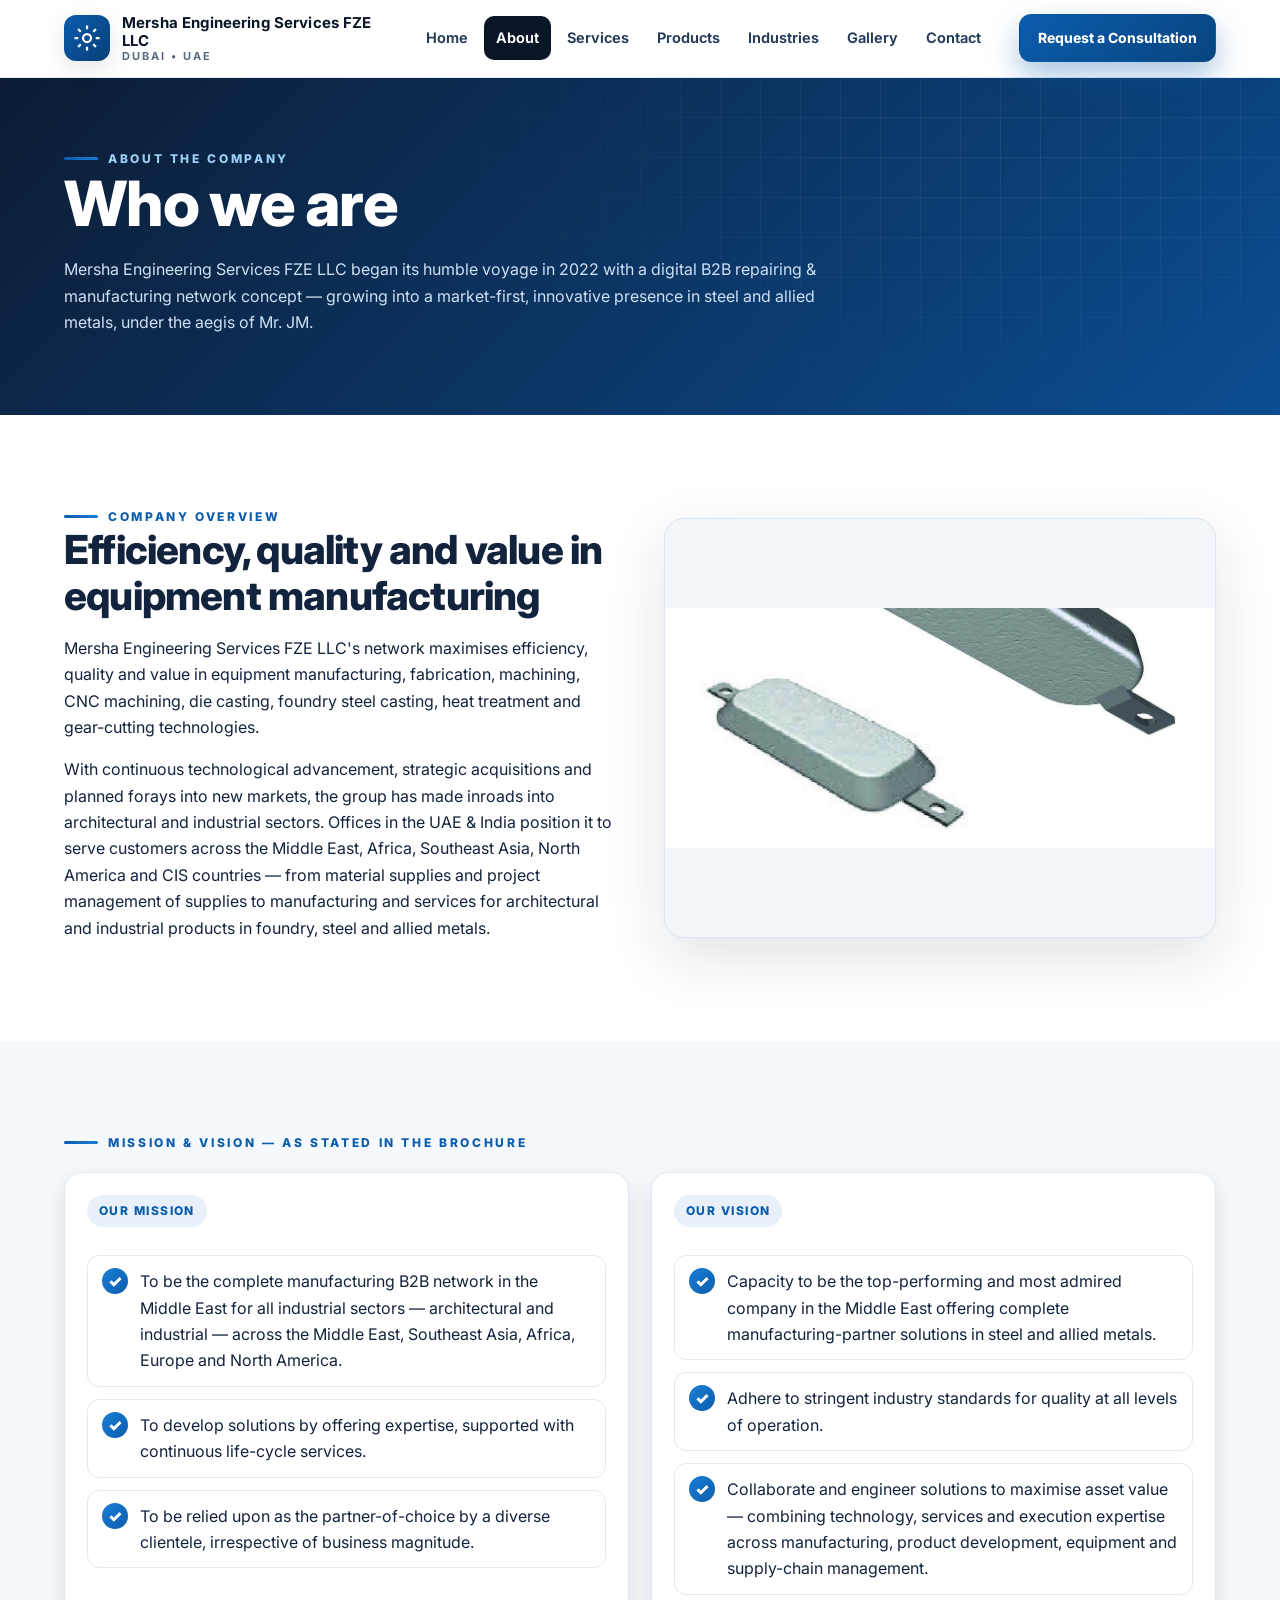
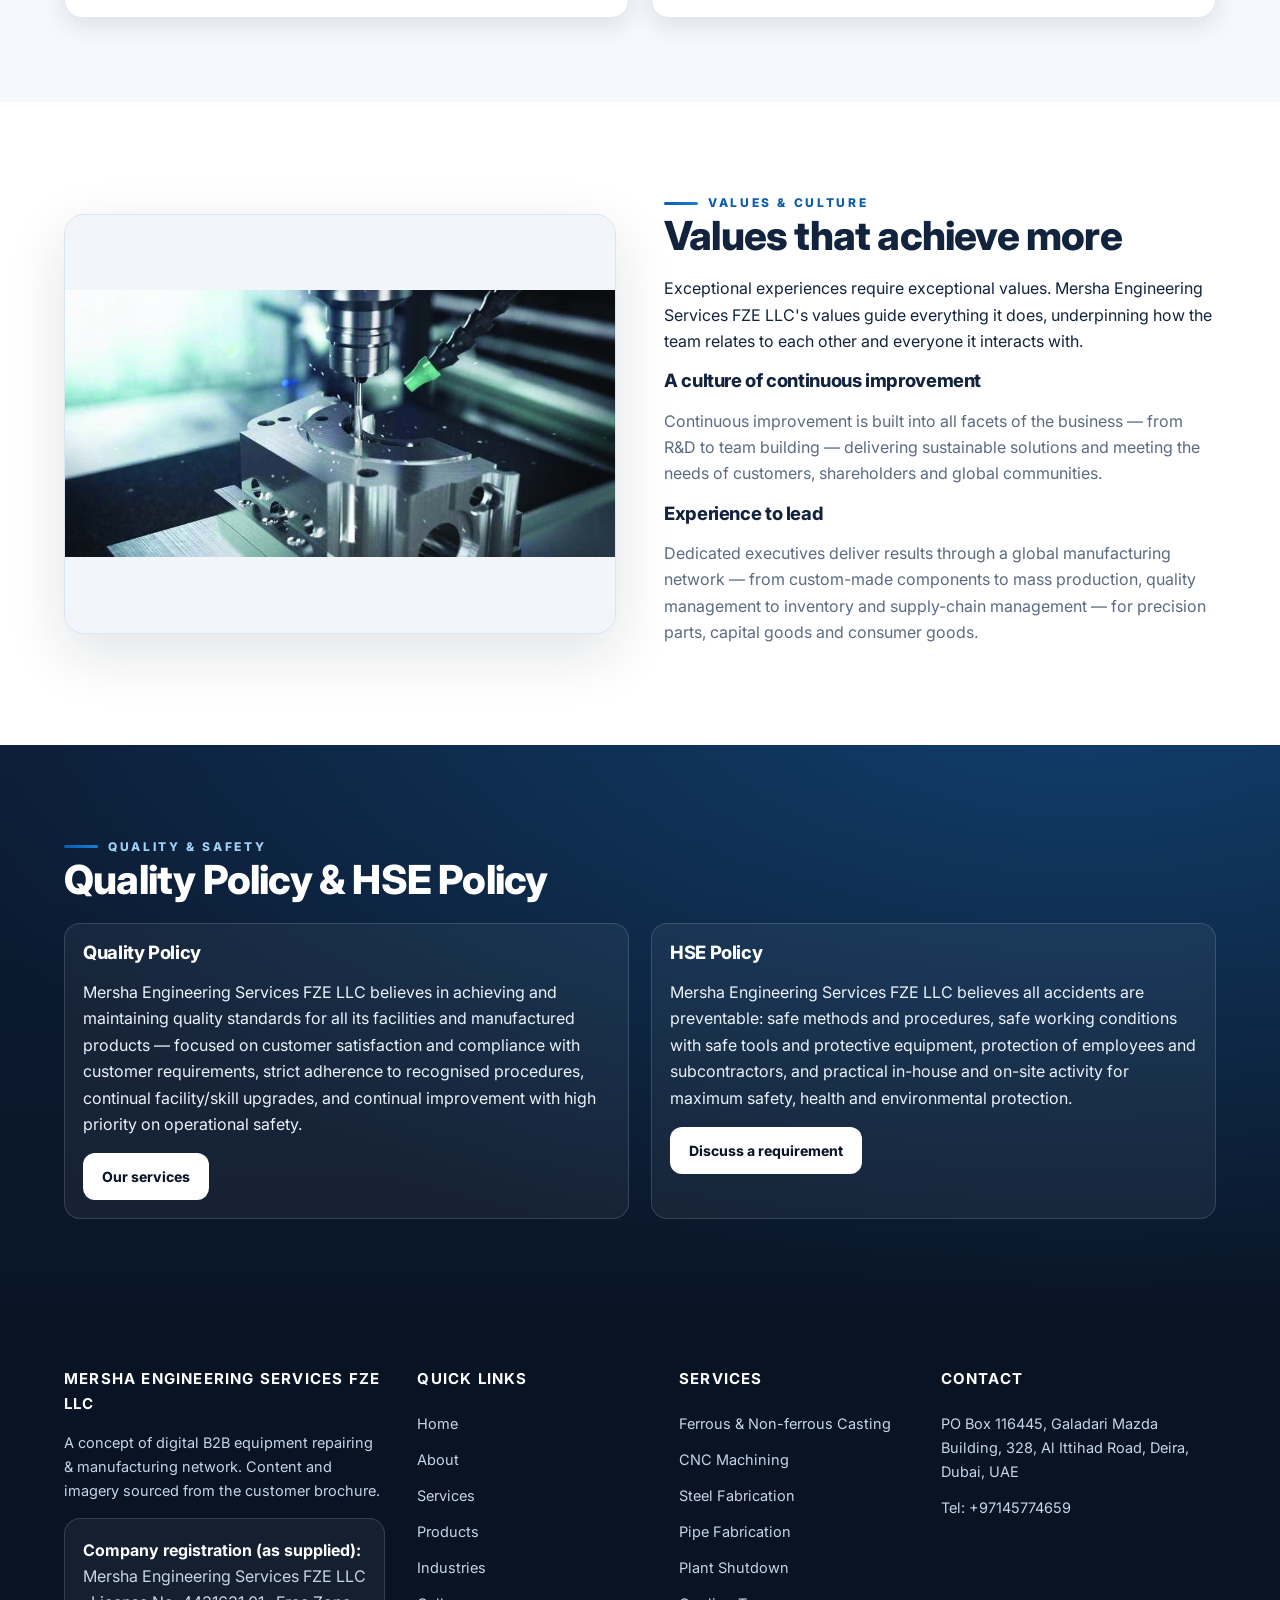
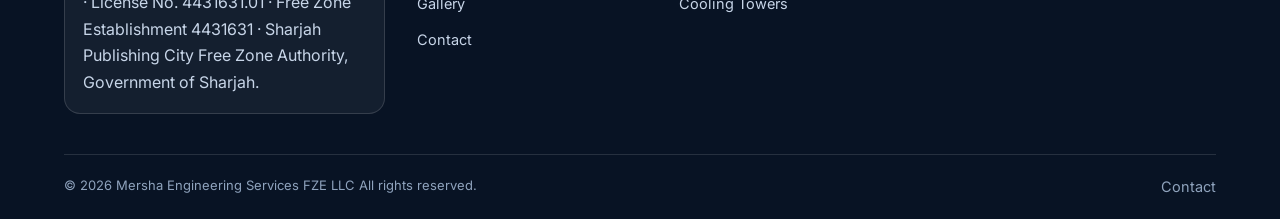
==== about.html @ dd1ee39d "Remove ISO and Flagtech references, add 4 customer workshop images, no-crop display" ====
<!DOCTYPE html>
<html lang="en">
<head>
<meta charset="UTF-8"><meta name="viewport" content="width=device-width, initial-scale=1.0">
<title>About — Mersha Engineering Services FZE LLC, Dubai UAE</title>
<meta name="description" content="About Mersha Engineering Services FZE LLC: group voyage since 2022, mission, vision, values, quality and HSE policies. Offices in UAE & India; serving Middle East, Africa, Southeast Asia, North America and CIS countries.">
<link rel="icon" href="assets/img/brand-gear-mark.jpg">
<link href="https://fonts.googleapis.com/css2?family=Inter:wght@400;600;700;800&display=swap" rel="stylesheet">
<link rel="stylesheet" href="assets/styles.css">
</head>
<body>
<header class="header"><div class="wrap header-inner">
<a class="brand" href="index.html"><span class="brand-mark"><svg viewBox="0 0 24 24" fill="none" stroke="currentColor" stroke-width="1.8"><circle cx="12" cy="12" r="3.2"/><path d="M12 2v3M12 19v3M2 12h3M19 12h3M4.9 4.9l2.1 2.1M17 17l2.1 2.1M19.1 4.9L17 7M7 17l-2.1 2.1"/></svg></span><span class="brand-name"><strong>Mersha Engineering Services FZE LLC</strong><span>DUBAI • UAE</span></span></a>
<nav class="nav-desktop"><a href="index.html">Home</a><a href="about.html" class="active">About</a><a href="services.html">Services</a><a href="products.html">Products</a><a href="industries.html">Industries</a><a href="gallery.html">Gallery</a><a href="contact.html">Contact</a></nav>
<a class="btn btn-primary btn-sm header-cta" href="contact.html">Request a Consultation</a>
<button class="menu-toggle" aria-expanded="false" aria-label="Open menu">☰</button></div>
<div class="mobile-panel"><nav><a class="mlink" href="index.html">Home</a><a class="mlink active" href="about.html">About</a><a class="mlink" href="services.html">Services</a><a class="mlink" href="products.html">Products</a><a class="mlink" href="industries.html">Industries</a><a class="mlink" href="gallery.html">Gallery</a><a class="mlink" href="contact.html">Contact</a><a class="btn btn-primary" href="contact.html">Request a Consultation</a></nav></div></header>

<div class="page-hero"><div class="wrap"><span class="eyebrow" style="color:#9fd0f5">About the company</span><h1>Who we are</h1><p>Mersha Engineering Services FZE LLC began its humble voyage in 2022 with a digital B2B repairing &amp; manufacturing network concept — growing into a market-first, innovative presence in steel and allied metals, under the aegis of Mr. JM.</p></div></div>

<section><div class="wrap">
<div class="split"><div class="reveal"><span class="eyebrow">Company overview</span><h2>Efficiency, quality and value in equipment manufacturing</h2>
<p>Mersha Engineering Services FZE LLC's network maximises efficiency, quality and value in equipment manufacturing, fabrication, machining, CNC machining, die casting, foundry steel casting, heat treatment and gear-cutting technologies.</p>
<p>With continuous technological advancement, strategic acquisitions and planned forays into new markets, the group has made inroads into architectural and industrial sectors. Offices in the UAE &amp; India position it to serve customers across the Middle East, Africa, Southeast Asia, North America and CIS countries — from material supplies and project management of supplies to manufacturing and services for architectural and industrial products in foundry, steel and allied metals.</p></div>
<div class="reveal"><img class="frame" src="assets/img/team-engineering-review.jpg" alt="Engineering review — brochure photograph" loading="lazy"></div></div>
</div></section>

<section class="section-soft"><div class="wrap">
<span class="eyebrow reveal">Mission &amp; vision — as stated in the brochure</span>
<div class="grid-2" style="margin-top:20px">
<div class="card reveal"><div class="card-body"><span class="tag">Our mission</span><ul class="checklist"><li><span class="tick">✓</span><span>To be the complete manufacturing B2B network in the Middle East for all industrial sectors — architectural and industrial — across the Middle East, Southeast Asia, Africa, Europe and North America.</span></li><li><span class="tick">✓</span><span>To develop solutions by offering expertise, supported with continuous life-cycle services.</span></li><li><span class="tick">✓</span><span>To be relied upon as the partner-of-choice by a diverse clientele, irrespective of business magnitude.</span></li></ul></div></div>
<div class="card reveal"><div class="card-body"><span class="tag">Our vision</span><ul class="checklist"><li><span class="tick">✓</span><span>Capacity to be the top-performing and most admired company in the Middle East offering complete manufacturing-partner solutions in steel and allied metals.</span></li><li><span class="tick">✓</span><span>Adhere to stringent industry standards for quality at all levels of operation.</span></li><li><span class="tick">✓</span><span>Collaborate and engineer solutions to maximise asset value — combining technology, services and execution expertise across manufacturing, product development, equipment and supply-chain management.</span></li></ul></div></div>
</div></div></section>

<section><div class="wrap">
<div class="split"><div class="reveal"><img class="frame" src="assets/img/machining-cnc-closeup.jpg" alt="Precision machining — brochure photograph" loading="lazy"></div>
<div class="reveal"><span class="eyebrow">Values &amp; culture</span><h2>Values that achieve more</h2>
<p>Exceptional experiences require exceptional values. Mersha Engineering Services FZE LLC's values guide everything it does, underpinning how the team relates to each other and everyone it interacts with.</p>
<h3>A culture of continuous improvement</h3><p class="muted">Continuous improvement is built into all facets of the business — from R&amp;D to team building — delivering sustainable solutions and meeting the needs of customers, shareholders and global communities.</p>
<h3>Experience to lead</h3><p class="muted">Dedicated executives deliver results through a global manufacturing network — from custom-made components to mass production, quality management to inventory and supply-chain management — for precision parts, capital goods and consumer goods.</p></div></div>
</div></section>

<section class="section-navy"><div class="wrap">
<span class="eyebrow reveal" style="color:#9fd0f5">Quality &amp; safety</span><h2 class="reveal">Quality Policy &amp; HSE Policy</h2>
<div class="grid-2" style="margin-top:20px">
<div class="doc-card reveal"><h3 style="color:#fff">Quality Policy</h3><p>Mersha Engineering Services FZE LLC believes in achieving and maintaining quality standards for all its facilities and manufactured products — focused on customer satisfaction and compliance with customer requirements, strict adherence to recognised procedures, continual facility/skill upgrades, and continual improvement with high priority on operational safety.</p><a class="btn btn-light btn-sm" href="services.html">Our services</a></div>
<div class="doc-card reveal"><h3 style="color:#fff">HSE Policy</h3><p>Mersha Engineering Services FZE LLC believes all accidents are preventable: safe methods and procedures, safe working conditions with safe tools and protective equipment, protection of employees and subcontractors, and practical in-house and on-site activity for maximum safety, health and environmental protection.</p><a class="btn btn-light btn-sm" href="contact.html">Discuss a requirement</a></div>
</div></div></section>

<footer class="footer"><div class="wrap"><div class="footer-grid">
<div class="footer-brand"><h4>Mersha Engineering Services FZE LLC</h4><p>A concept of digital B2B equipment repairing &amp; manufacturing network. Content and imagery sourced from the customer brochure.</p><div class="doc-card"><strong style="color:#fff">Company registration (as supplied):</strong><br>Mersha Engineering Services FZE LLC · License No. 4431631.01 · Free Zone Establishment 4431631 · Sharjah Publishing City Free Zone Authority, Government of Sharjah.</div></div>
<div><h4>Quick Links</h4><a href="index.html">Home</a><a href="about.html">About</a><a href="services.html">Services</a><a href="products.html">Products</a><a href="industries.html">Industries</a><a href="gallery.html">Gallery</a><a href="contact.html">Contact</a></div>
<div><h4>Services</h4><a href="services.html#casting">Ferrous &amp; Non-ferrous Casting</a><a href="services.html#cnc">CNC Machining</a><a href="services.html#steel">Steel Fabrication</a><a href="services.html#pipe">Pipe Fabrication</a><a href="services.html#shutdown">Plant Shutdown</a><a href="services.html#cooling">Cooling Towers</a></div>
<div><h4>Contact</h4><a href="contact.html">PO Box 116445, Galadari Mazda Building, 328, Al Ittihad Road, Deira, Dubai, UAE</a><a href="tel:+97145774659">Tel: +97145774659</a></div></div>
<div class="footer-bottom"><span>© <span id="year">2026</span> Mersha Engineering Services FZE LLC All rights reserved.</span><span><a href="contact.html" style="display:inline;color:#8fa3bd">Contact</a></span></div></div></footer>
<script src="assets/site.js"></script>
</body>
</html>
---- assets/styles.css ----
/* FLAG TECH E.R L.L.C. — Premium corporate site. Brand blues from brochure. */
:root{
  --navy:#0a1628; --navy-2:#0e1e38; --ink:#12233d;
  --blue:#0b5cad; --blue-2:#1a7fd4; --sky:#e8f1fa;
  --amber:#f5b301; --line:#e2e9f2; --muted:#5b6b82;
  --bg:#ffffff; --bg-soft:#f5f8fc; --card:#ffffff;
  --radius:18px; --radius-s:12px;
  --shadow:0 20px 60px rgba(10,22,40,.12);
  --shadow-s:0 8px 24px rgba(10,22,40,.10);
  --font:"Inter","Manrope","Plus Jakarta Sans","DM Sans",-apple-system,"Segoe UI",Roboto,Arial,sans-serif;
}
*{box-sizing:border-box}
html{scroll-behavior:smooth}
html,body{margin:0;padding:0;overflow-x:hidden}
body{font-family:var(--font);color:var(--ink);background:var(--bg);line-height:1.65;font-size:16px;-webkit-font-smoothing:antialiased;padding-top:77px}
[id]{scroll-margin-top:92px}
img{max-width:100%;height:auto;display:block}
a{color:var(--blue);text-decoration:none}
a:hover{color:var(--blue-2)}
.wrap{max-width:1200px;margin:0 auto;padding:0 24px}
.eyebrow{display:inline-flex;align-items:center;gap:10px;font-size:12px;font-weight:800;letter-spacing:.22em;text-transform:uppercase;color:var(--blue)}
.eyebrow::before{content:"";width:34px;height:3px;background:linear-gradient(90deg,var(--blue),var(--blue-2));border-radius:2px}
h1,h2,h3{line-height:1.15;margin:0 0 14px;letter-spacing:-.02em}
h1{font-size:clamp(2.2rem,5vw,3.9rem);font-weight:800}
h2{font-size:clamp(1.7rem,3.4vw,2.5rem);font-weight:800}
h3{font-size:1.15rem;font-weight:750}
.lead{font-size:clamp(1rem,1.6vw,1.2rem);color:#33475f}
.muted{color:var(--muted)}
section{padding:84px 0}
.section-soft{background:var(--bg-soft)}
.section-navy{background:radial-gradient(1200px 600px at 85% -10%,rgba(26,127,212,.35),transparent),linear-gradient(180deg,#0c1c34,#0a1628);color:#eaf2fb}
.section-navy .lead,.section-navy .muted{color:#b9c9de}
.section-navy h2,.section-navy h1{color:#fff}
/* ---------- Header (FIXED: stays visible on scroll) ---------- */
.header{position:fixed;top:0;left:0;right:0;z-index:60;background:rgba(255,255,255,.92);backdrop-filter:blur(14px);-webkit-backdrop-filter:blur(14px);border-bottom:1px solid var(--line);transition:box-shadow .3s,background .3s}
.header.scrolled{box-shadow:0 10px 30px rgba(10,22,40,.12);background:rgba(255,255,255,.97)}
.header-inner{display:flex;align-items:center;gap:18px;height:76px}
.brand{display:flex;align-items:center;gap:12px;margin-right:auto;min-width:0}
.brand-mark{width:46px;height:46px;flex:0 0 46px;border-radius:12px;background:linear-gradient(135deg,var(--blue),#083f77);display:grid;place-items:center;color:#fff;box-shadow:var(--shadow-s)}
.brand-mark svg{width:30px;height:30px}
.brand-name{line-height:1.1}
.brand-name strong{display:block;font-size:15px;letter-spacing:.01em;color:var(--navy);line-height:1.2;max-width:250px}
.brand-name span{display:block;font-size:11px;letter-spacing:.18em;color:var(--muted);font-weight:700}
.nav-desktop{display:flex;align-items:center;gap:4px}
.nav-desktop a{padding:10px 12px;border-radius:10px;color:#243b58;font-weight:650;font-size:14.5px;white-space:nowrap}
.nav-desktop a:hover{background:var(--sky);color:var(--navy)}
.nav-desktop a.active{background:var(--navy);color:#fff}
.btn{display:inline-flex;align-items:center;justify-content:center;gap:10px;padding:14px 24px;border-radius:14px;font-weight:750;font-size:15px;border:1px solid transparent;cursor:pointer;transition:transform .18s,box-shadow .18s,background .18s}
.btn:active{transform:translateY(1px)}
.btn-primary{background:linear-gradient(135deg,var(--blue),#08457f);color:#fff;box-shadow:0 14px 30px rgba(11,92,173,.35)}
.btn-primary:hover{background:linear-gradient(135deg,#0d68c2,#08457f);color:#fff;box-shadow:0 18px 38px rgba(11,92,173,.42)}
.btn-ghost{background:#fff;border-color:var(--line);color:var(--navy)}
.btn-ghost:hover{border-color:var(--blue);color:var(--blue)}
.btn-light{background:#fff;color:var(--navy)}
.btn-sm{padding:11px 18px;font-size:14px;border-radius:12px}
.header-cta{margin-left:8px}
/* Mobile top-dropdown (NOT a side drawer): drops from under the fixed header */
.menu-toggle{display:none;flex:0 0 auto;border:1px solid var(--line);background:#fff;border-radius:12px;width:48px;height:48px;cursor:pointer;font-size:22px;line-height:1;color:var(--navy);-webkit-tap-highlight-color:transparent}
.mobile-panel{overflow:hidden;max-height:0;visibility:hidden;transition:max-height .38s ease,visibility 0s .38s;background:#fff;border-bottom:1px solid transparent}
.mobile-panel.open{visibility:visible;max-height:62vh;overflow-y:auto;overscroll-behavior:contain;border-bottom-color:var(--line);box-shadow:0 30px 50px rgba(10,22,40,.16);transition:max-height .38s ease}
.mobile-panel nav{display:grid;gap:2px;padding:14px 24px 22px;max-width:1200px;margin:0 auto}
.mobile-panel a.mlink{padding:14px 12px;border-radius:12px;font-weight:750;font-size:17px;color:var(--navy);border:1px solid transparent}
.mobile-panel a.mlink:hover,.mobile-panel a.mlink.active{background:var(--sky)}
.mobile-panel .btn{margin:8px 0 0}
/* ---------- Hero ---------- */
.hero{position:relative;padding:70px 0 60px;background:linear-gradient(180deg,#f2f7fd,#fff);overflow:hidden}
.hero::before{content:"";position:absolute;inset:0;background-image:linear-gradient(rgba(11,92,173,.08) 1px,transparent 1px),linear-gradient(90deg,rgba(11,92,173,.08) 1px,transparent 1px);background-size:44px 44px;mask-image:radial-gradient(700px 420px at 20% 20%,#000,transparent)}
.hero-grid{position:relative;display:grid;grid-template-columns:1.05fr .95fr;gap:48px;align-items:center}
.hero-copy p{color:#33475f}
.hero-actions{display:flex;gap:14px;flex-wrap:wrap;margin-top:26px}
.hero-badges{display:flex;gap:10px;flex-wrap:wrap;margin-top:22px}
.chip{display:inline-flex;align-items:center;gap:8px;background:#fff;border:1px solid var(--line);border-radius:999px;padding:8px 14px;font-size:13px;font-weight:700;color:#28405e;box-shadow:var(--shadow-s)}
.chip i{width:8px;height:8px;border-radius:50%;background:var(--blue-2)}
.hero-media{position:relative}
.hero-frame{border-radius:22px;overflow:hidden;box-shadow:var(--shadow);border:1px solid #dbe6f3;background:#0a1628}
.hero-frame img{width:100%;height:480px;object-fit:contain;background:#0a1628}
.hero-card{position:absolute;left:-24px;bottom:26px;background:rgba(255,255,255,.96);border:1px solid var(--line);border-radius:16px;padding:14px 16px;box-shadow:var(--shadow);max-width:320px}
.hero-card strong{display:block;color:var(--navy)}
.hero-card span{font-size:13px;color:var(--muted)}
.hero-strip{display:grid;grid-template-columns:repeat(4,1fr);gap:14px;margin-top:34px;position:relative}
.mini{background:#fff;border:1px solid var(--line);border-radius:14px;padding:14px;box-shadow:var(--shadow-s)}
.mini strong{display:block;font-size:20px;color:var(--navy)}
.mini span{font-size:13px;color:var(--muted)}
/* ---------- Cards / grids ---------- */
.grid-3{display:grid;grid-template-columns:repeat(3,1fr);gap:22px}
.grid-2{display:grid;grid-template-columns:repeat(2,1fr);gap:22px}
.grid-4{display:grid;grid-template-columns:repeat(4,1fr);gap:18px}
.card{background:var(--card);border:1px solid var(--line);border-radius:var(--radius);overflow:hidden;box-shadow:var(--shadow-s);transition:transform .22s,box-shadow .22s;display:flex;flex-direction:column}
.card:hover{transform:translateY(-5px);box-shadow:var(--shadow)}
.card img.cover{width:100%;height:220px;object-fit:contain;background:#f2f6fb;padding:0}
.card img.contain{width:100%;height:220px;object-fit:contain;background:#f2f6fb;padding:12px}
.card-body{padding:22px;display:flex;flex-direction:column;gap:10px;flex:1}
.card-body p{margin:0;color:#3c5069;font-size:15px}
.tag{align-self:flex-start;font-size:12px;font-weight:800;letter-spacing:.12em;text-transform:uppercase;color:var(--blue);background:var(--sky);border-radius:999px;padding:6px 12px}
.split{display:grid;grid-template-columns:1fr 1fr;gap:48px;align-items:center}
.split img.frame{border-radius:20px;box-shadow:var(--shadow);border:1px solid #dbe6f3;width:100%;height:420px;object-fit:contain;background:#f2f6fb}
.checklist{list-style:none;margin:18px 0 0;padding:0;display:grid;gap:12px}
.checklist li{display:flex;gap:12px;align-items:flex-start;background:#fff;border:1px solid var(--line);border-radius:12px;padding:12px 14px}
.section-navy .checklist li{background:rgba(255,255,255,.06);border-color:rgba(255,255,255,.14)}
.tick{flex:0 0 26px;width:26px;height:26px;border-radius:50%;background:linear-gradient(135deg,var(--blue-2),var(--blue));color:#fff;display:grid;place-items:center;font-weight:900}
/* alternating service rows */
.alt-row{display:grid;grid-template-columns:1fr 1fr;gap:44px;align-items:center;padding:34px 0;border-bottom:1px dashed var(--line)}
.alt-row:last-child{border-bottom:0}
.alt-row img{width:100%;height:360px;object-fit:contain;background:#f2f6fb;border-radius:20px;box-shadow:var(--shadow);border:1px solid #dbe6f3}
.alt-row:nth-child(even) .alt-media{order:2}
.kv{display:grid;grid-template-columns:repeat(3,1fr);gap:14px;margin-top:18px}
.kv div{background:var(--bg-soft);border:1px solid var(--line);border-radius:12px;padding:12px 14px;font-size:14px}
/* customer-supplied image strips */
.thumb-strip{display:grid;grid-template-columns:repeat(auto-fill,minmax(150px,1fr));gap:12px;margin-top:18px}
.thumb-strip a{display:block;border:1px solid var(--line);border-radius:12px;overflow:hidden;background:#fff;box-shadow:var(--shadow-s);transition:transform .2s}
.thumb-strip a:hover{transform:translateY(-3px)}
.thumb-strip img{width:100%;height:120px;object-fit:contain;background:#fff}
.thumb-strip figure{margin:0}
.thumb-strip figcaption{font-size:12px;color:var(--muted);padding:6px 10px 8px;font-weight:600}
.thumb-strip.wide{grid-template-columns:1fr}
.thumb-strip.wide img{height:230px}
.strip-note{font-size:13px;color:var(--muted);margin:16px 0 -6px;font-weight:600}
/* gallery */
.filters{display:flex;gap:10px;flex-wrap:wrap;margin:22px 0}
.filters button{border:1px solid var(--line);background:#fff;padding:10px 16px;border-radius:999px;font-weight:700;cursor:pointer;font-size:14px;color:#28405e}
.filters button.active{background:var(--navy);color:#fff;border-color:var(--navy)}
.gallery{display:grid;grid-template-columns:repeat(3,1fr);gap:16px}
.g-item{position:relative;border-radius:16px;overflow:hidden;border:1px solid var(--line);background:#fff;cursor:zoom-in;box-shadow:var(--shadow-s)}
.g-item img{width:100%;height:260px;object-fit:contain;background:#fff}
.g-item:hover{box-shadow:var(--shadow)}
.g-item figcaption{padding:10px 14px 12px;background:#fff;color:var(--ink);font-size:13px;font-weight:650;border-top:1px solid var(--line)}
/* lightbox */
.lightbox{position:fixed;inset:0;background:rgba(5,12,24,.88);display:none;place-items:center;z-index:100;padding:24px}
.lightbox.open{display:grid}
.lightbox img{max-width:min(1000px,92vw);max-height:80vh;border-radius:14px;box-shadow:var(--shadow);object-fit:contain;background:#fff}
.lightbox .close{position:absolute;top:18px;right:22px;background:#fff;border:0;border-radius:12px;width:48px;height:48px;font-size:22px;cursor:pointer}
/* forms */
.form-card{background:#fff;border:1px solid var(--line);border-radius:20px;box-shadow:var(--shadow);padding:30px}
.field{display:grid;gap:6px;margin-bottom:16px}
.field label{font-weight:700;font-size:14px;color:var(--navy)}
.field input,.field select,.field textarea{border:1px solid #cbd8e8;border-radius:12px;padding:13px 14px;font:inherit;background:#fbfdff;width:100%}
.field input:focus,.field select:focus,.field textarea:focus{outline:2px solid rgba(26,127,212,.4);border-color:var(--blue-2)}
.field .err{font-size:13px;color:#b42318;display:none}
.field.invalid .err{display:block}
.field.invalid input,.field.invalid textarea,.field.invalid select{border-color:#b42318}
.form-note{font-size:13px;color:var(--muted)}
.contact-list{display:grid;gap:14px;margin-top:18px}
.contact-list a,.contact-list div.c{background:#fff;border:1px solid var(--line);border-radius:14px;padding:14px 16px;box-shadow:var(--shadow-s);color:var(--ink)}
.contact-list strong{display:block;color:var(--navy);font-size:14px;letter-spacing:.06em;text-transform:uppercase}
/* footer */
.footer{background:#081324;color:#c7d5e8;padding:64px 0 0;margin-top:0}
.footer-grid{display:grid;grid-template-columns:1.4fr 1fr 1fr 1.2fr;gap:32px}
.footer h4{color:#fff;margin:0 0 14px;font-size:15px;letter-spacing:.08em;text-transform:uppercase}
.footer a{color:#c7d5e8;display:block;padding:6px 0;font-size:14.5px}
.footer a:hover{color:#fff}
.footer-brand p{font-size:14.5px}
.footer-bottom{border-top:1px solid rgba(255,255,255,.12);margin-top:40px;padding:20px 0;display:flex;gap:16px;flex-wrap:wrap;justify-content:space-between;font-size:13px;color:#8fa3bd}
.doc-card{background:rgba(255,255,255,.05);border:1px solid rgba(255,255,255,.14);border-radius:16px;padding:18px}
/* page hero */
.page-hero{background:linear-gradient(135deg,#0c1c34,#0b5cad 130%);color:#fff;padding:64px 0;position:relative;overflow:hidden}
.page-hero::after{content:"";position:absolute;inset:0;background-image:linear-gradient(rgba(255,255,255,.07) 1px,transparent 1px),linear-gradient(90deg,rgba(255,255,255,.07) 1px,transparent 1px);background-size:40px 40px;mask-image:radial-gradient(600px 300px at 80% 20%,#000,transparent)}
.page-hero .wrap{position:relative}
.page-hero p{color:#cfe1f5;max-width:760px}
/* reveal */
.reveal{opacity:0;transform:translateY(22px);transition:opacity .6s ease,transform .6s ease}
.reveal.visible{opacity:1;transform:none}
/* tables */
.spec{width:100%;border-collapse:collapse;font-size:14.5px;background:#fff;border:1px solid var(--line);border-radius:12px;overflow:hidden}
.spec th,.spec td{text-align:left;padding:12px 14px;border-bottom:1px solid var(--line)}
.spec th{background:var(--navy);color:#fff}
/* responsive */
@media(max-width:1020px){
  .nav-desktop,.header-cta{display:none}
  .menu-toggle{display:block}
  .hero-grid,.split,.alt-row{grid-template-columns:1fr}
  .alt-row:nth-child(even) .alt-media{order:0}
  .grid-3,.grid-2{grid-template-columns:1fr 1fr}
  .grid-4{grid-template-columns:1fr 1fr}
  .gallery{grid-template-columns:1fr 1fr}
  .footer-grid{grid-template-columns:1fr 1fr}
  .hero-frame img{height:340px}
  .hero-card{left:12px}
  .hero-strip{grid-template-columns:1fr 1fr}
}
@media(max-width:640px){
  body{padding-top:69px}
  section{padding:60px 0}
  .grid-3,.grid-2,.grid-4,.gallery{grid-template-columns:1fr}
  .footer-grid{grid-template-columns:1fr}
  .split img.frame,.alt-row img{height:260px}
  .header-inner{height:68px;gap:10px}
  .brand{gap:9px}
  .brand-mark{width:40px;height:40px;flex-basis:40px}
  .brand-name strong{font-size:11.5px;letter-spacing:0;max-width:178px}
  .brand-name span{font-size:9.5px;letter-spacing:.12em}
  .menu-toggle{width:46px;height:46px}
  .mobile-panel nav{padding:10px 20px 16px}
  .mobile-panel a.mlink{padding:11px 12px;font-size:16px}
  .mobile-panel .btn{padding:13px 18px}
  .g-item img{height:220px}
  .hero-frame img{height:280px}
  .hero-card{left:12px;right:12px;max-width:none;bottom:14px;padding:12px 14px}
  .hero-strip{grid-template-columns:1fr 1fr;gap:10px}
  .mini{padding:12px}
  .mini strong{font-size:17px}
  .kv{grid-template-columns:1fr}
  .btn{padding:14px 20px}
  .hero-actions .btn{flex:1 1 100%}
  .spec{display:block;overflow-x:auto;-webkit-overflow-scrolling:touch}
  .spec th,.spec td{padding:10px 12px;font-size:13.5px}
  .form-card{padding:22px 18px}
  .footer-bottom{flex-direction:column;gap:8px}
}
@media(max-width:380px){
  .brand-name strong{font-size:11px;max-width:160px}
  .hero-strip{grid-template-columns:1fr}
  h1{font-size:1.9rem}
}
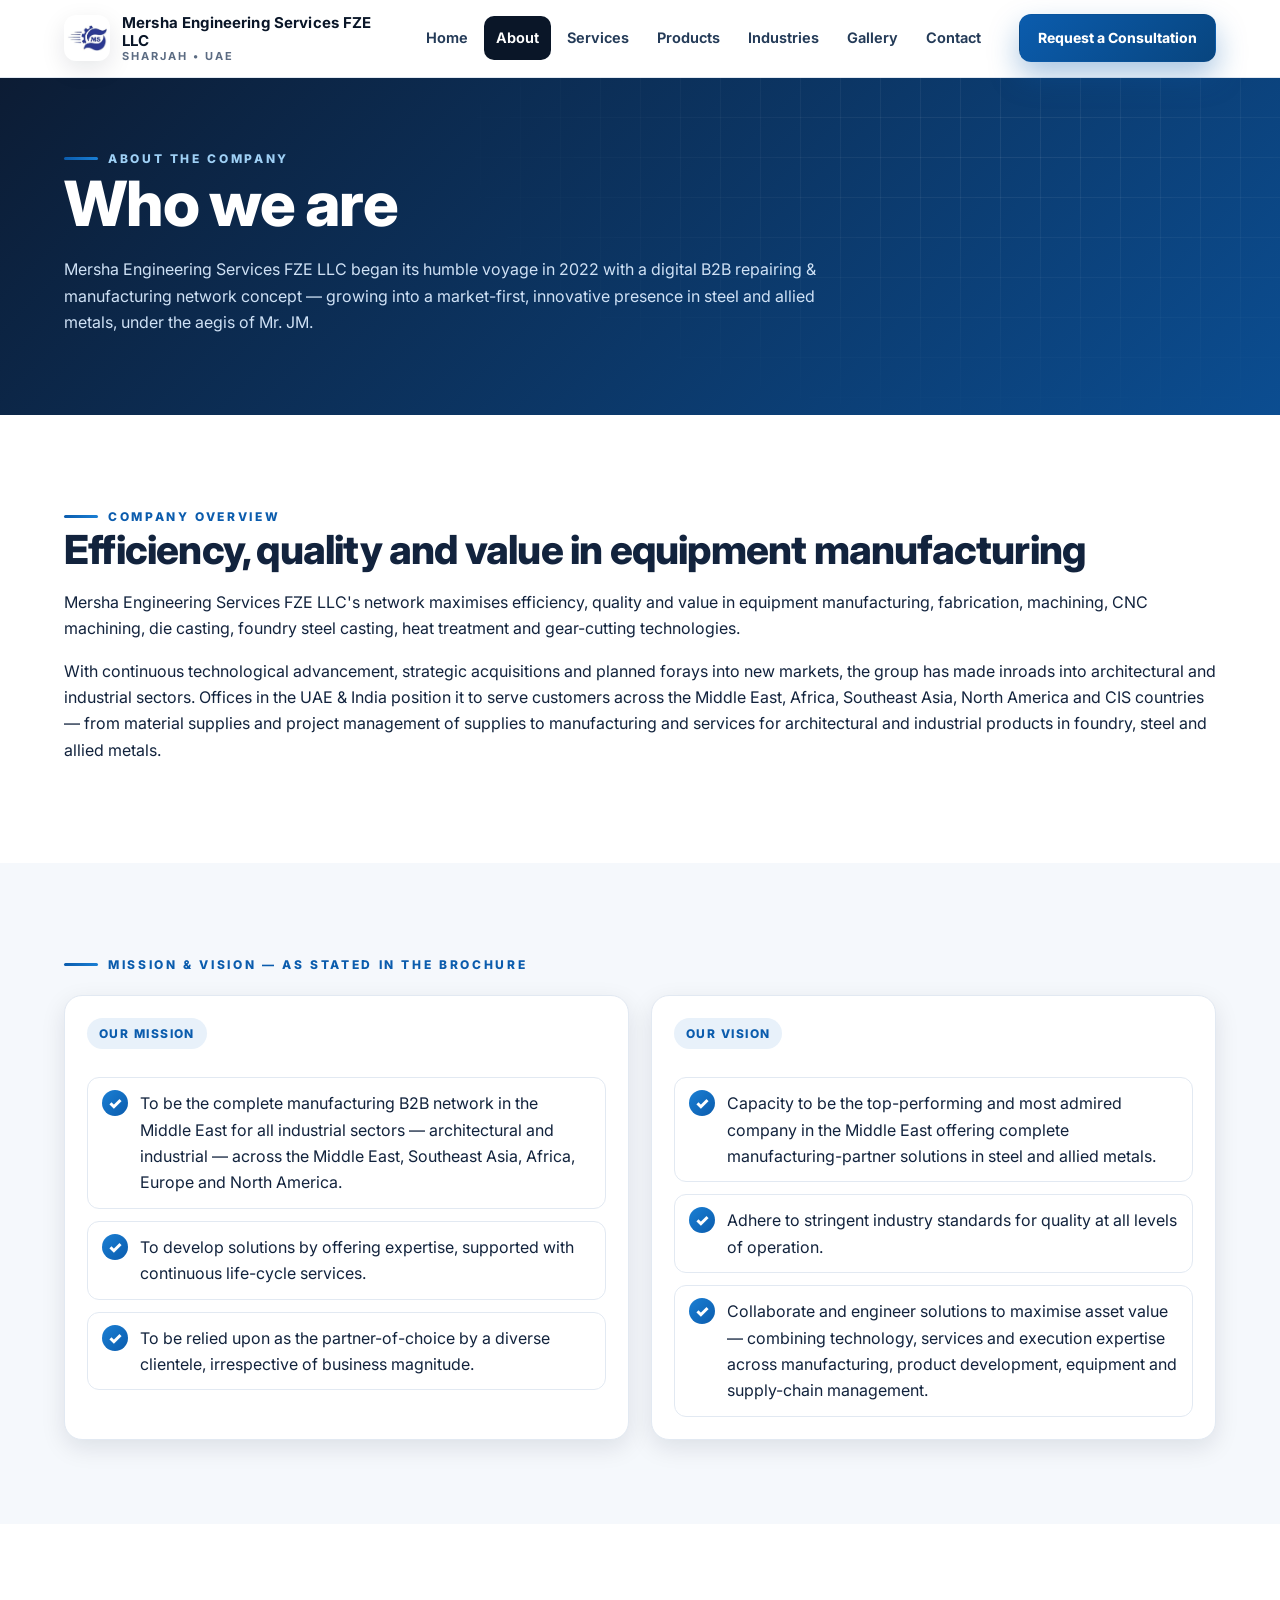
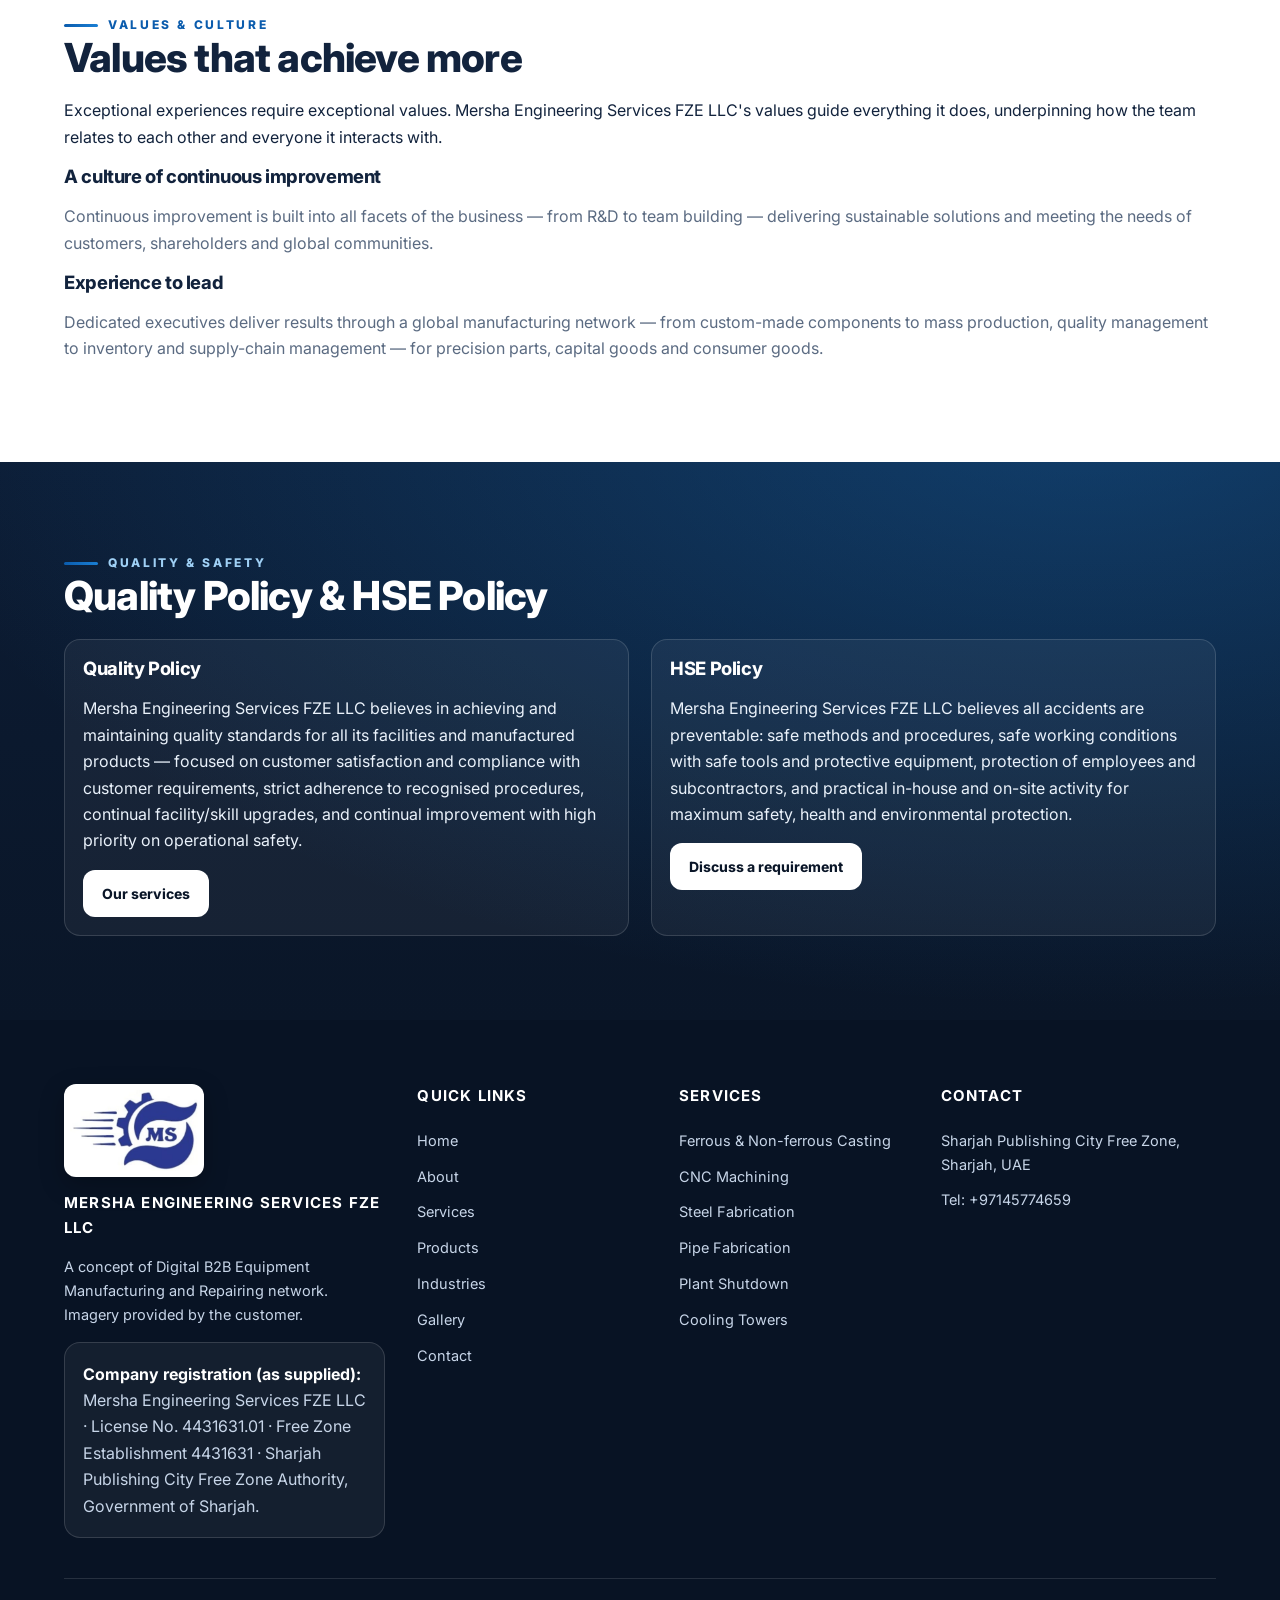
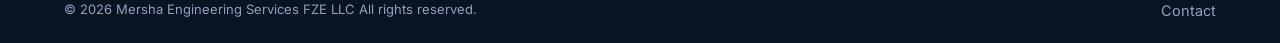
==== commit d61fee70: "Customer changes: CNC hero wallpaper, Sharjah address, remove brochure pics, Laser Cutting, one-pic-" ====
--- a/about.html
+++ b/about.html
@@ -2,15 +2,15 @@
 <html lang="en">
 <head>
 <meta charset="UTF-8"><meta name="viewport" content="width=device-width, initial-scale=1.0">
-<title>About — Mersha Engineering Services FZE LLC, Dubai UAE</title>
+<title>About — Mersha Engineering Services FZE LLC, Sharjah UAE</title>
 <meta name="description" content="About Mersha Engineering Services FZE LLC: group voyage since 2022, mission, vision, values, quality and HSE policies. Offices in UAE & India; serving Middle East, Africa, Southeast Asia, North America and CIS countries.">
-<link rel="icon" href="assets/img/brand-gear-mark.jpg">
+<link rel="icon" href="assets/img/company-logo.jpeg">
 <link href="https://fonts.googleapis.com/css2?family=Inter:wght@400;600;700;800&display=swap" rel="stylesheet">
 <link rel="stylesheet" href="assets/styles.css">
 </head>
 <body>
 <header class="header"><div class="wrap header-inner">
-<a class="brand" href="index.html"><span class="brand-mark"><svg viewBox="0 0 24 24" fill="none" stroke="currentColor" stroke-width="1.8"><circle cx="12" cy="12" r="3.2"/><path d="M12 2v3M12 19v3M2 12h3M19 12h3M4.9 4.9l2.1 2.1M17 17l2.1 2.1M19.1 4.9L17 7M7 17l-2.1 2.1"/></svg></span><span class="brand-name"><strong>Mersha Engineering Services FZE LLC</strong><span>DUBAI • UAE</span></span></a>
+<a class="brand" href="index.html"><span class="brand-mark brand-logo"><img src="assets/img/company-logo.jpeg" alt="Mersha Engineering Services FZE LLC logo"></span><span class="brand-name"><strong>Mersha Engineering Services FZE LLC</strong><span>SHARJAH • UAE</span></span></a>
 <nav class="nav-desktop"><a href="index.html">Home</a><a href="about.html" class="active">About</a><a href="services.html">Services</a><a href="products.html">Products</a><a href="industries.html">Industries</a><a href="gallery.html">Gallery</a><a href="contact.html">Contact</a></nav>
 <a class="btn btn-primary btn-sm header-cta" href="contact.html">Request a Consultation</a>
 <button class="menu-toggle" aria-expanded="false" aria-label="Open menu">☰</button></div>
@@ -19,10 +19,10 @@
 <div class="page-hero"><div class="wrap"><span class="eyebrow" style="color:#9fd0f5">About the company</span><h1>Who we are</h1><p>Mersha Engineering Services FZE LLC began its humble voyage in 2022 with a digital B2B repairing &amp; manufacturing network concept — growing into a market-first, innovative presence in steel and allied metals, under the aegis of Mr. JM.</p></div></div>
 
 <section><div class="wrap">
-<div class="split"><div class="reveal"><span class="eyebrow">Company overview</span><h2>Efficiency, quality and value in equipment manufacturing</h2>
+<div><div class="reveal"><span class="eyebrow">Company overview</span><h2>Efficiency, quality and value in equipment manufacturing</h2>
 <p>Mersha Engineering Services FZE LLC's network maximises efficiency, quality and value in equipment manufacturing, fabrication, machining, CNC machining, die casting, foundry steel casting, heat treatment and gear-cutting technologies.</p>
 <p>With continuous technological advancement, strategic acquisitions and planned forays into new markets, the group has made inroads into architectural and industrial sectors. Offices in the UAE &amp; India position it to serve customers across the Middle East, Africa, Southeast Asia, North America and CIS countries — from material supplies and project management of supplies to manufacturing and services for architectural and industrial products in foundry, steel and allied metals.</p></div>
-<div class="reveal"><img class="frame" src="assets/img/team-engineering-review.jpg" alt="Engineering review — brochure photograph" loading="lazy"></div></div>
+</div>
 </div></section>
 
 <section class="section-soft"><div class="wrap">
@@ -33,8 +33,7 @@
 </div></div></section>
 
 <section><div class="wrap">
-<div class="split"><div class="reveal"><img class="frame" src="assets/img/machining-cnc-closeup.jpg" alt="Precision machining — brochure photograph" loading="lazy"></div>
-<div class="reveal"><span class="eyebrow">Values &amp; culture</span><h2>Values that achieve more</h2>
+<div><div class="reveal"><span class="eyebrow">Values &amp; culture</span><h2>Values that achieve more</h2>
 <p>Exceptional experiences require exceptional values. Mersha Engineering Services FZE LLC's values guide everything it does, underpinning how the team relates to each other and everyone it interacts with.</p>
 <h3>A culture of continuous improvement</h3><p class="muted">Continuous improvement is built into all facets of the business — from R&amp;D to team building — delivering sustainable solutions and meeting the needs of customers, shareholders and global communities.</p>
 <h3>Experience to lead</h3><p class="muted">Dedicated executives deliver results through a global manufacturing network — from custom-made components to mass production, quality management to inventory and supply-chain management — for precision parts, capital goods and consumer goods.</p></div></div>
@@ -48,10 +47,10 @@
 </div></div></section>
 
 <footer class="footer"><div class="wrap"><div class="footer-grid">
-<div class="footer-brand"><h4>Mersha Engineering Services FZE LLC</h4><p>A concept of digital B2B equipment repairing &amp; manufacturing network. Content and imagery sourced from the customer brochure.</p><div class="doc-card"><strong style="color:#fff">Company registration (as supplied):</strong><br>Mersha Engineering Services FZE LLC · License No. 4431631.01 · Free Zone Establishment 4431631 · Sharjah Publishing City Free Zone Authority, Government of Sharjah.</div></div>
+<div class="footer-brand"><img src="assets/img/company-logo.jpeg" alt="Mersha Engineering Services FZE LLC logo" class="footer-logo"><h4>Mersha Engineering Services FZE LLC</h4><p>A concept of Digital B2B Equipment Manufacturing and Repairing network. Imagery provided by the customer.</p><div class="doc-card"><strong style="color:#fff">Company registration (as supplied):</strong><br>Mersha Engineering Services FZE LLC · License No. 4431631.01 · Free Zone Establishment 4431631 · Sharjah Publishing City Free Zone Authority, Government of Sharjah.</div></div>
 <div><h4>Quick Links</h4><a href="index.html">Home</a><a href="about.html">About</a><a href="services.html">Services</a><a href="products.html">Products</a><a href="industries.html">Industries</a><a href="gallery.html">Gallery</a><a href="contact.html">Contact</a></div>
 <div><h4>Services</h4><a href="services.html#casting">Ferrous &amp; Non-ferrous Casting</a><a href="services.html#cnc">CNC Machining</a><a href="services.html#steel">Steel Fabrication</a><a href="services.html#pipe">Pipe Fabrication</a><a href="services.html#shutdown">Plant Shutdown</a><a href="services.html#cooling">Cooling Towers</a></div>
-<div><h4>Contact</h4><a href="contact.html">PO Box 116445, Galadari Mazda Building, 328, Al Ittihad Road, Deira, Dubai, UAE</a><a href="tel:+97145774659">Tel: +97145774659</a></div></div>
+<div><h4>Contact</h4><a href="contact.html">Sharjah Publishing City Free Zone, Sharjah, UAE</a><a href="tel:+97145774659">Tel: +97145774659</a></div></div>
 <div class="footer-bottom"><span>© <span id="year">2026</span> Mersha Engineering Services FZE LLC All rights reserved.</span><span><a href="contact.html" style="display:inline;color:#8fa3bd">Contact</a></span></div></div></footer>
 <script src="assets/site.js"></script>
 </body>
--- a/assets/styles.css
+++ b/assets/styles.css
@@ -211,3 +211,12 @@
   .hero-strip{grid-template-columns:1fr}
   h1{font-size:1.9rem}
 }
+
+/* Company logo in header/footer (added Oct 2026) */
+.brand-mark.brand-logo{background:#fff;padding:3px;overflow:hidden}
+.brand-mark.brand-logo img{width:100%;height:100%;object-fit:contain;border-radius:9px}
+.footer-logo{width:140px;height:auto;background:#fff;border-radius:12px;padding:6px;margin-bottom:14px;box-shadow:0 8px 24px rgba(0,0,0,.25)}
+
+/* Text-only service rows (brochure photos removed per customer request) */
+.alt-row.no-media{grid-template-columns:1fr}
+.alt-row.no-media .alt-media{display:none}
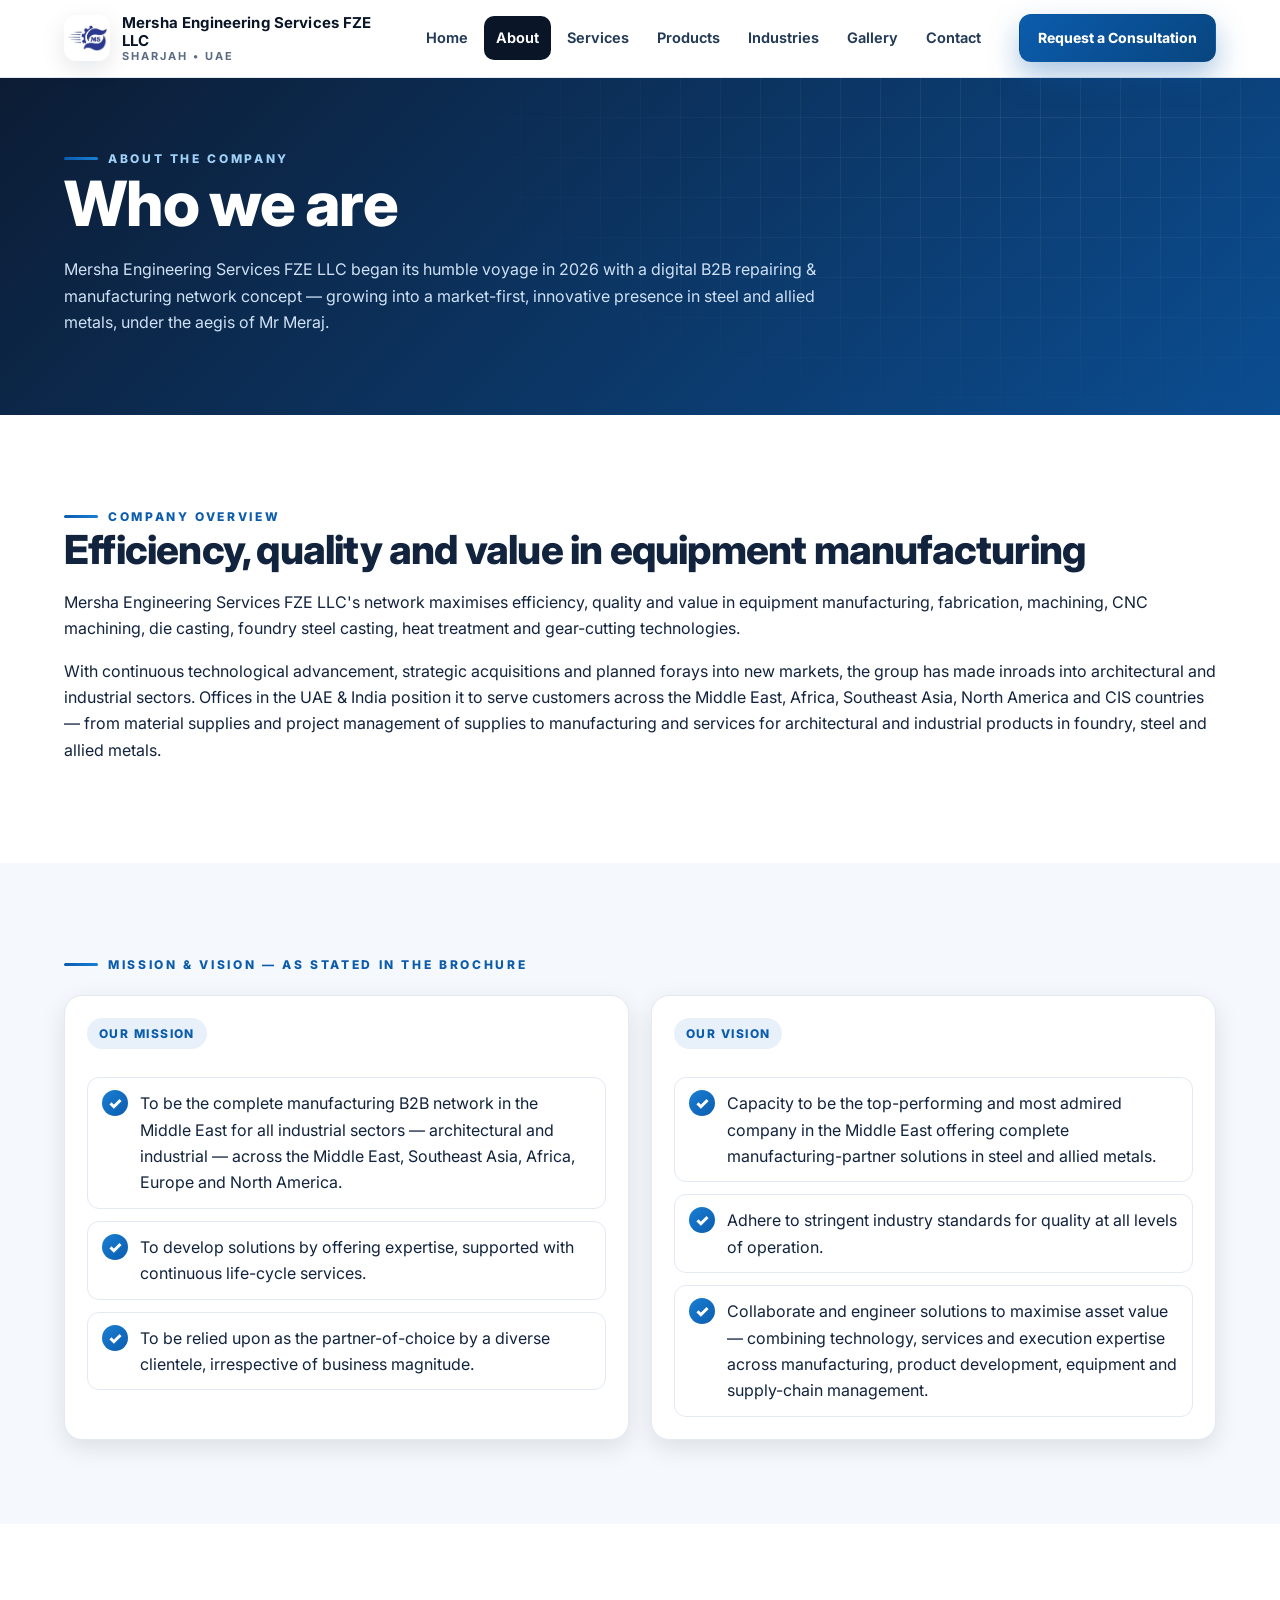
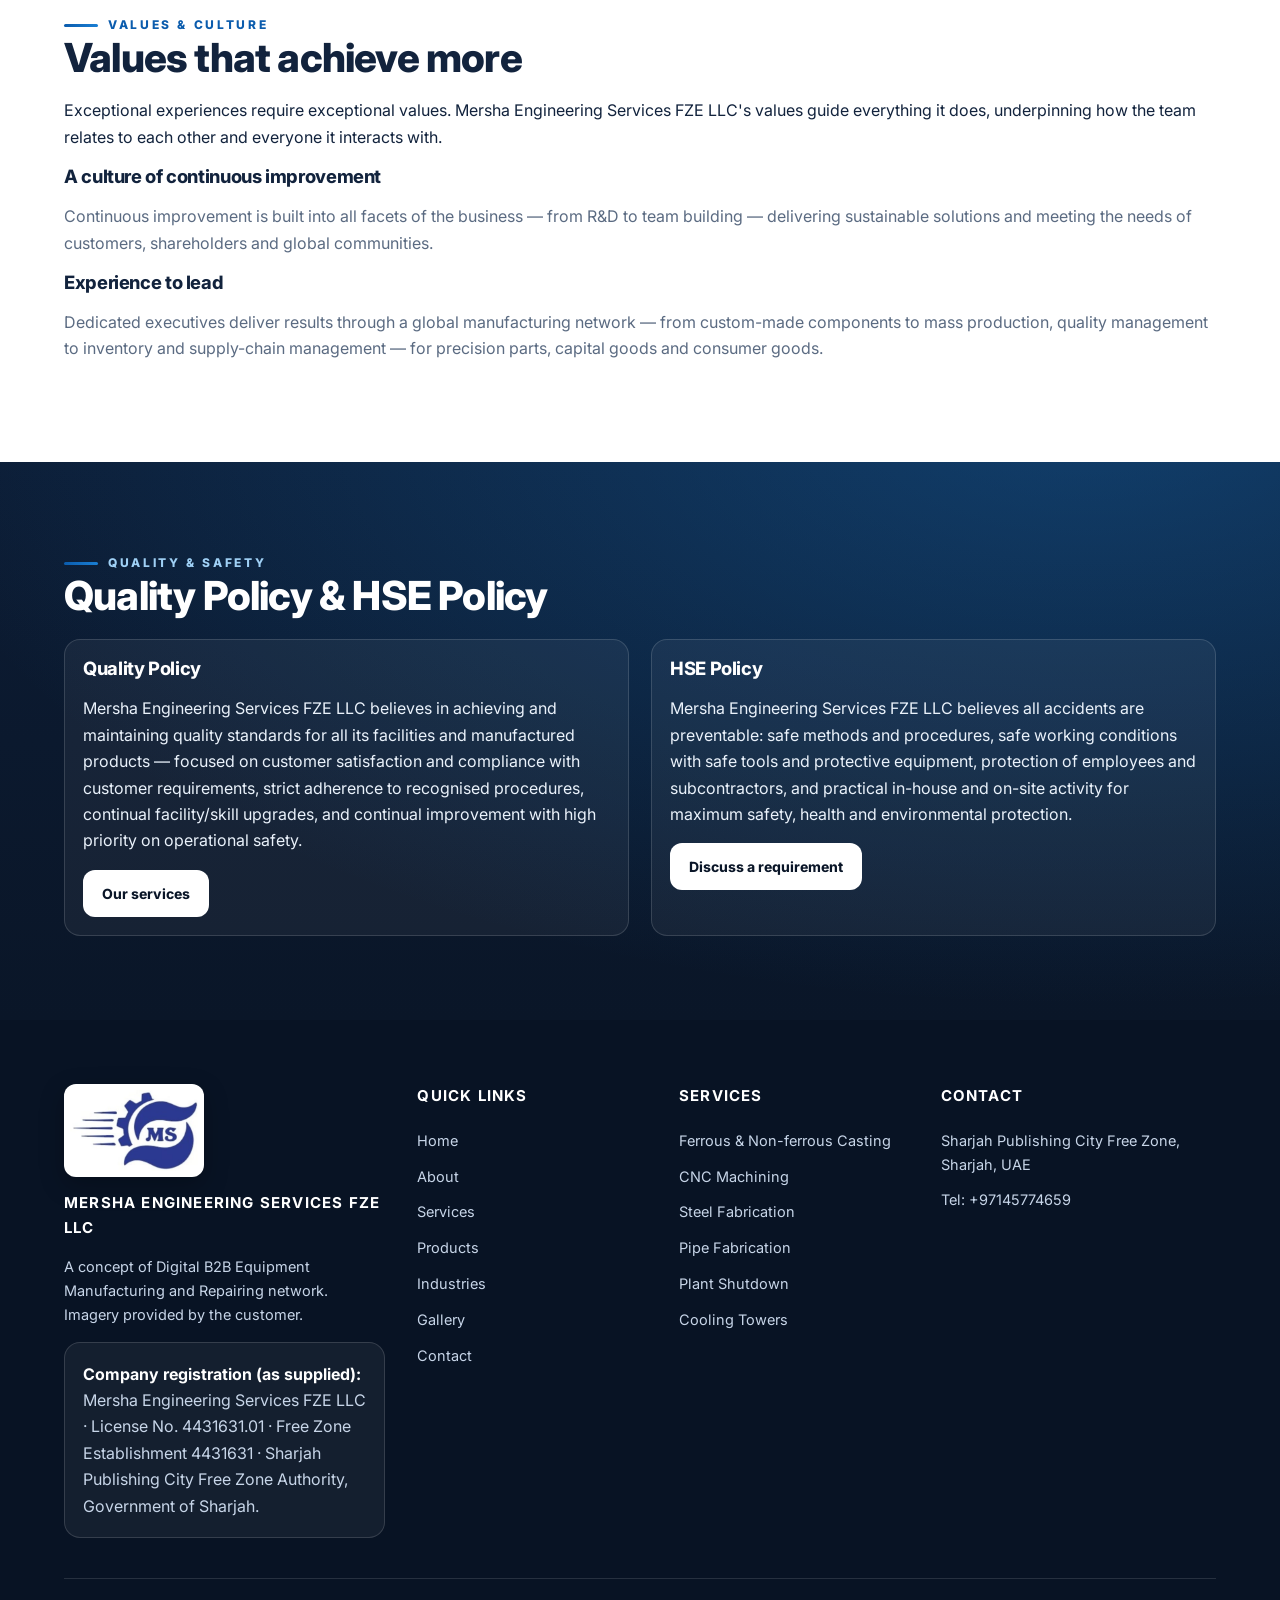
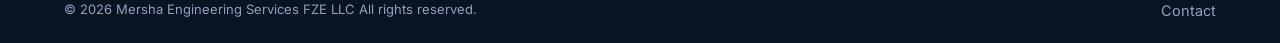
==== commit 89a53b0d: "New component photos (user links), products cards filled, 2026 year, Mr Meraj, cache-bust image URLs" ====
--- a/about.html
+++ b/about.html
@@ -3,7 +3,7 @@
 <head>
 <meta charset="UTF-8"><meta name="viewport" content="width=device-width, initial-scale=1.0">
 <title>About — Mersha Engineering Services FZE LLC, Sharjah UAE</title>
-<meta name="description" content="About Mersha Engineering Services FZE LLC: group voyage since 2022, mission, vision, values, quality and HSE policies. Offices in UAE & India; serving Middle East, Africa, Southeast Asia, North America and CIS countries.">
+<meta name="description" content="About Mersha Engineering Services FZE LLC: group voyage since 2026, mission, vision, values, quality and HSE policies. Offices in UAE & India; serving Middle East, Africa, Southeast Asia, North America and CIS countries.">
 <link rel="icon" href="assets/img/company-logo.jpeg">
 <link href="https://fonts.googleapis.com/css2?family=Inter:wght@400;600;700;800&display=swap" rel="stylesheet">
 <link rel="stylesheet" href="assets/styles.css">
@@ -16,7 +16,7 @@
 <button class="menu-toggle" aria-expanded="false" aria-label="Open menu">☰</button></div>
 <div class="mobile-panel"><nav><a class="mlink" href="index.html">Home</a><a class="mlink active" href="about.html">About</a><a class="mlink" href="services.html">Services</a><a class="mlink" href="products.html">Products</a><a class="mlink" href="industries.html">Industries</a><a class="mlink" href="gallery.html">Gallery</a><a class="mlink" href="contact.html">Contact</a><a class="btn btn-primary" href="contact.html">Request a Consultation</a></nav></div></header>
 
-<div class="page-hero"><div class="wrap"><span class="eyebrow" style="color:#9fd0f5">About the company</span><h1>Who we are</h1><p>Mersha Engineering Services FZE LLC began its humble voyage in 2022 with a digital B2B repairing &amp; manufacturing network concept — growing into a market-first, innovative presence in steel and allied metals, under the aegis of Mr. JM.</p></div></div>
+<div class="page-hero"><div class="wrap"><span class="eyebrow" style="color:#9fd0f5">About the company</span><h1>Who we are</h1><p>Mersha Engineering Services FZE LLC began its humble voyage in 2026 with a digital B2B repairing &amp; manufacturing network concept — growing into a market-first, innovative presence in steel and allied metals, under the aegis of Mr Meraj.</p></div></div>
 
 <section><div class="wrap">
 <div><div class="reveal"><span class="eyebrow">Company overview</span><h2>Efficiency, quality and value in equipment manufacturing</h2>
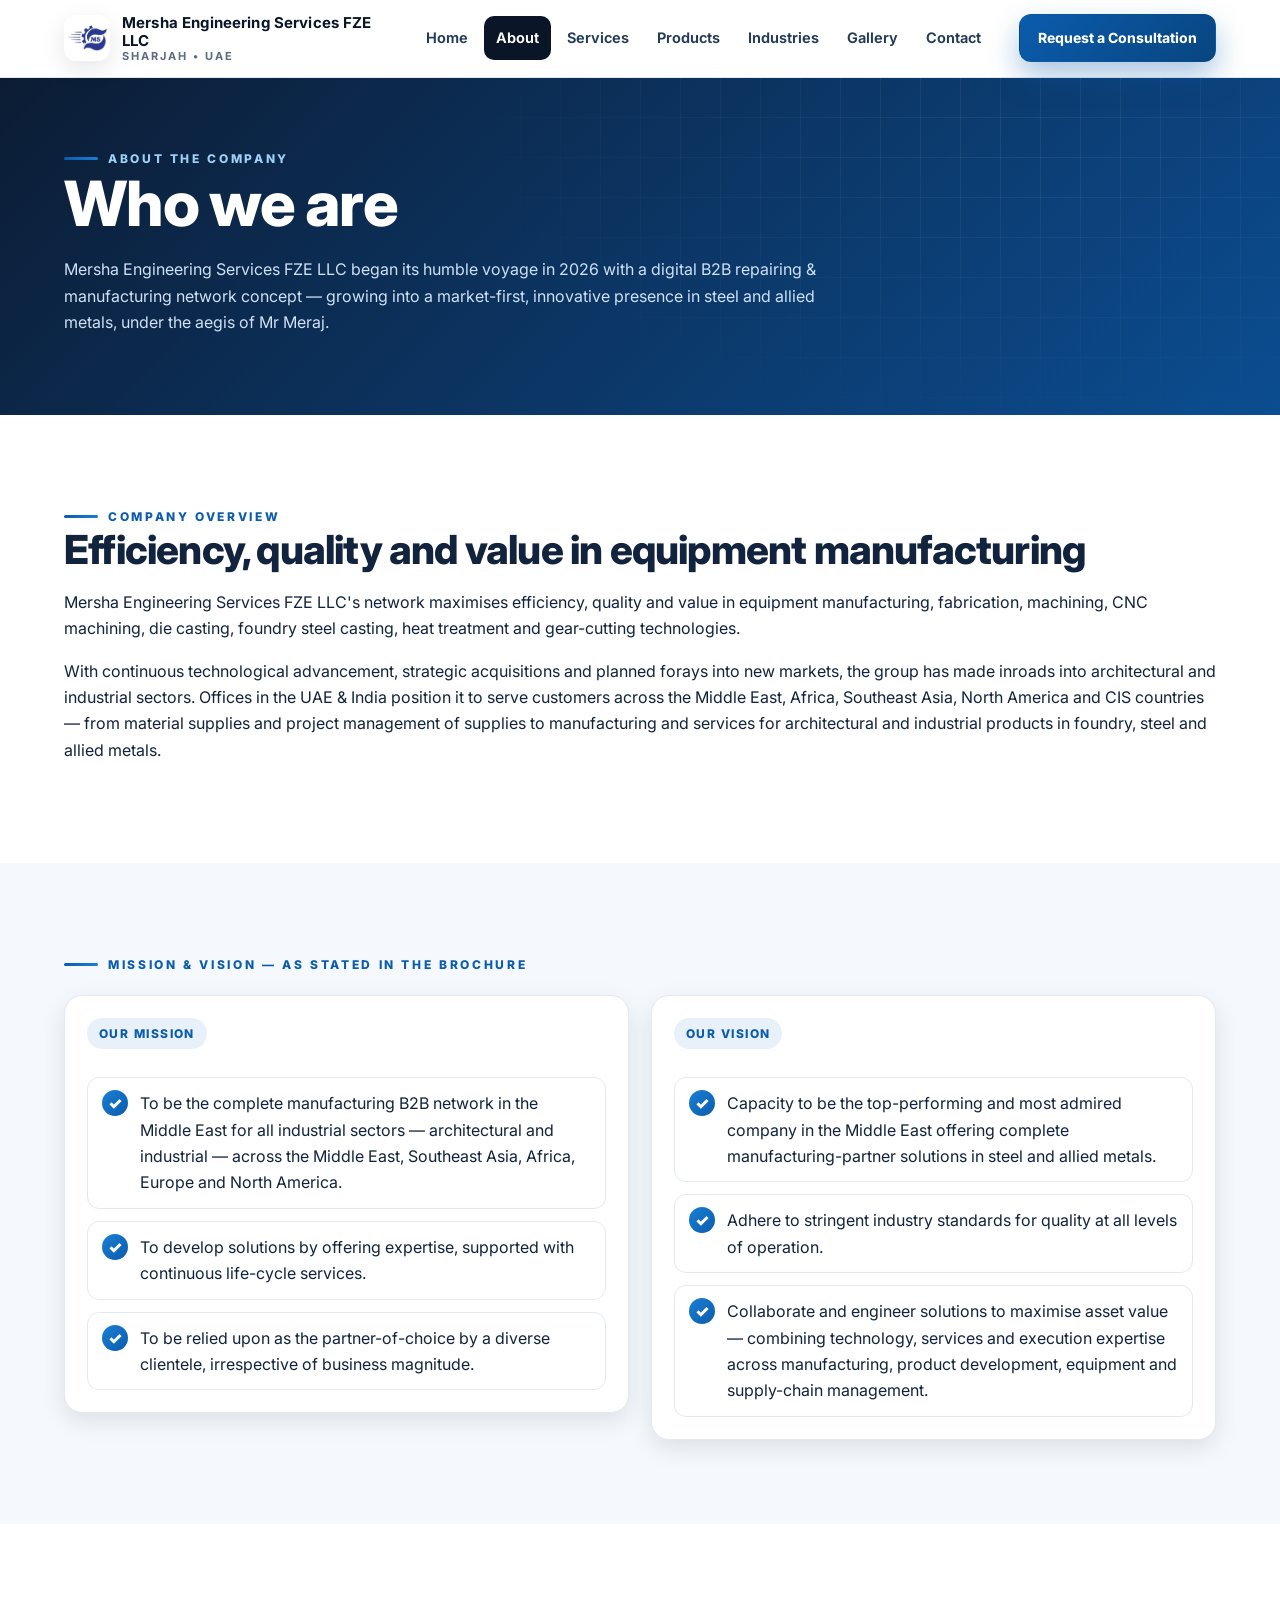
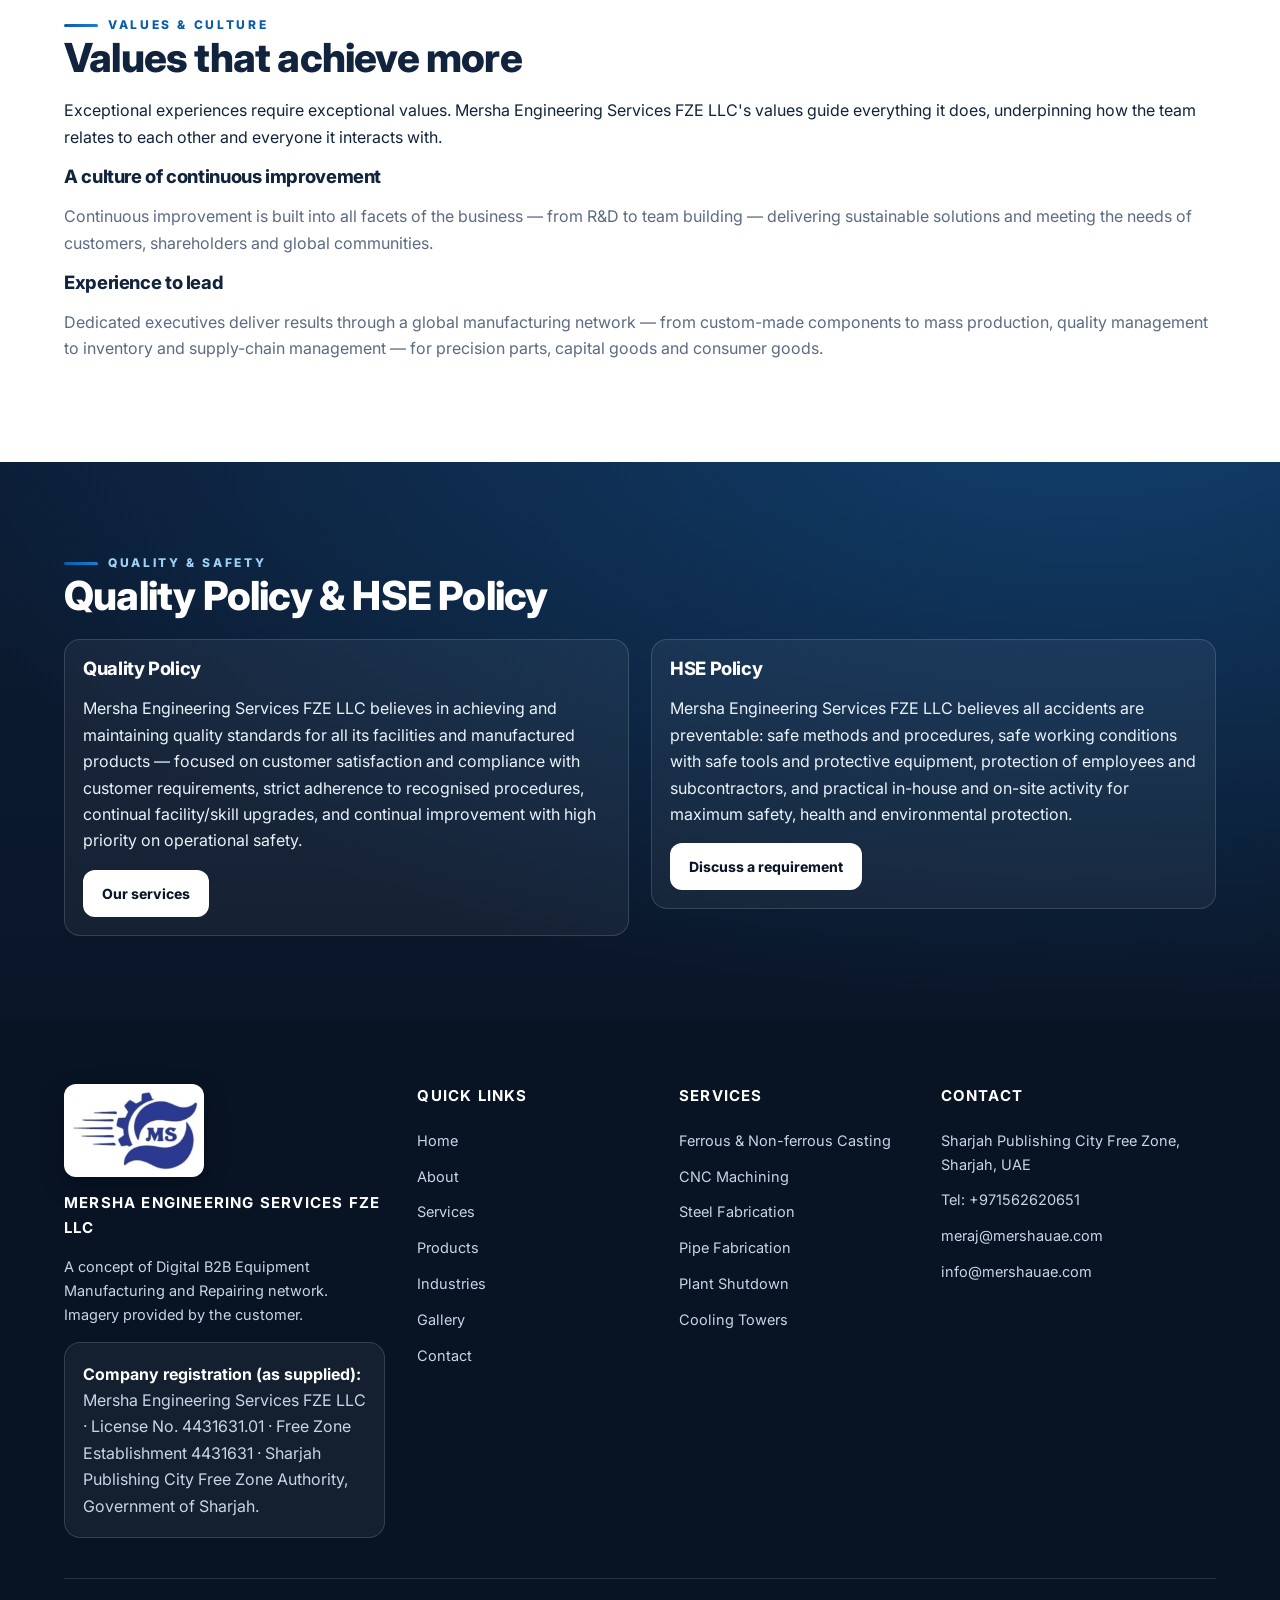
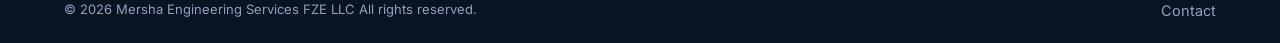
==== commit 8e4e31f5: "Contact number 971562620651, mershauae emails, masonry products grid, casting description" ====
--- a/about.html
+++ b/about.html
@@ -50,7 +50,7 @@
 <div class="footer-brand"><img src="assets/img/company-logo.jpeg" alt="Mersha Engineering Services FZE LLC logo" class="footer-logo"><h4>Mersha Engineering Services FZE LLC</h4><p>A concept of Digital B2B Equipment Manufacturing and Repairing network. Imagery provided by the customer.</p><div class="doc-card"><strong style="color:#fff">Company registration (as supplied):</strong><br>Mersha Engineering Services FZE LLC · License No. 4431631.01 · Free Zone Establishment 4431631 · Sharjah Publishing City Free Zone Authority, Government of Sharjah.</div></div>
 <div><h4>Quick Links</h4><a href="index.html">Home</a><a href="about.html">About</a><a href="services.html">Services</a><a href="products.html">Products</a><a href="industries.html">Industries</a><a href="gallery.html">Gallery</a><a href="contact.html">Contact</a></div>
 <div><h4>Services</h4><a href="services.html#casting">Ferrous &amp; Non-ferrous Casting</a><a href="services.html#cnc">CNC Machining</a><a href="services.html#steel">Steel Fabrication</a><a href="services.html#pipe">Pipe Fabrication</a><a href="services.html#shutdown">Plant Shutdown</a><a href="services.html#cooling">Cooling Towers</a></div>
-<div><h4>Contact</h4><a href="contact.html">Sharjah Publishing City Free Zone, Sharjah, UAE</a><a href="tel:+97145774659">Tel: +97145774659</a></div></div>
+<div><h4>Contact</h4><a href="contact.html">Sharjah Publishing City Free Zone, Sharjah, UAE</a><a href="tel:+971562620651">Tel: +971562620651</a><a href="mailto:meraj@mershauae.com">meraj@mershauae.com</a><a href="mailto:info@mershauae.com">info@mershauae.com</a></div></div>
 <div class="footer-bottom"><span>© <span id="year">2026</span> Mersha Engineering Services FZE LLC All rights reserved.</span><span><a href="contact.html" style="display:inline;color:#8fa3bd">Contact</a></span></div></div></footer>
 <script src="assets/site.js"></script>
 </body>
--- a/assets/styles.css
+++ b/assets/styles.css
@@ -220,3 +220,15 @@
 /* Text-only service rows (brochure photos removed per customer request) */
 .alt-row.no-media{grid-template-columns:1fr}
 .alt-row.no-media .alt-media{display:none}
+
+/* Balanced grids on desktop: cards keep natural height, no stretch blank space */
+.grid-2,.grid-3,.grid-4,.gallery{align-items:start}
+/* Compact thumb-strip inside product cards (10 thumbs looked too tall) */
+.card .thumb-strip{grid-template-columns:repeat(3,1fr);gap:10px}
+.card .thumb-strip img{height:96px}
+
+/* Masonry flow for products range: lower cards rise into gaps, no blank row space */
+.grid-3.grid-masonry{display:block;columns:3;column-gap:22px}
+.grid-3.grid-masonry>.card{break-inside:avoid;margin:0 0 22px}
+@media(max-width:1020px){.grid-3.grid-masonry{columns:2}}
+@media(max-width:640px){.grid-3.grid-masonry{columns:1}}
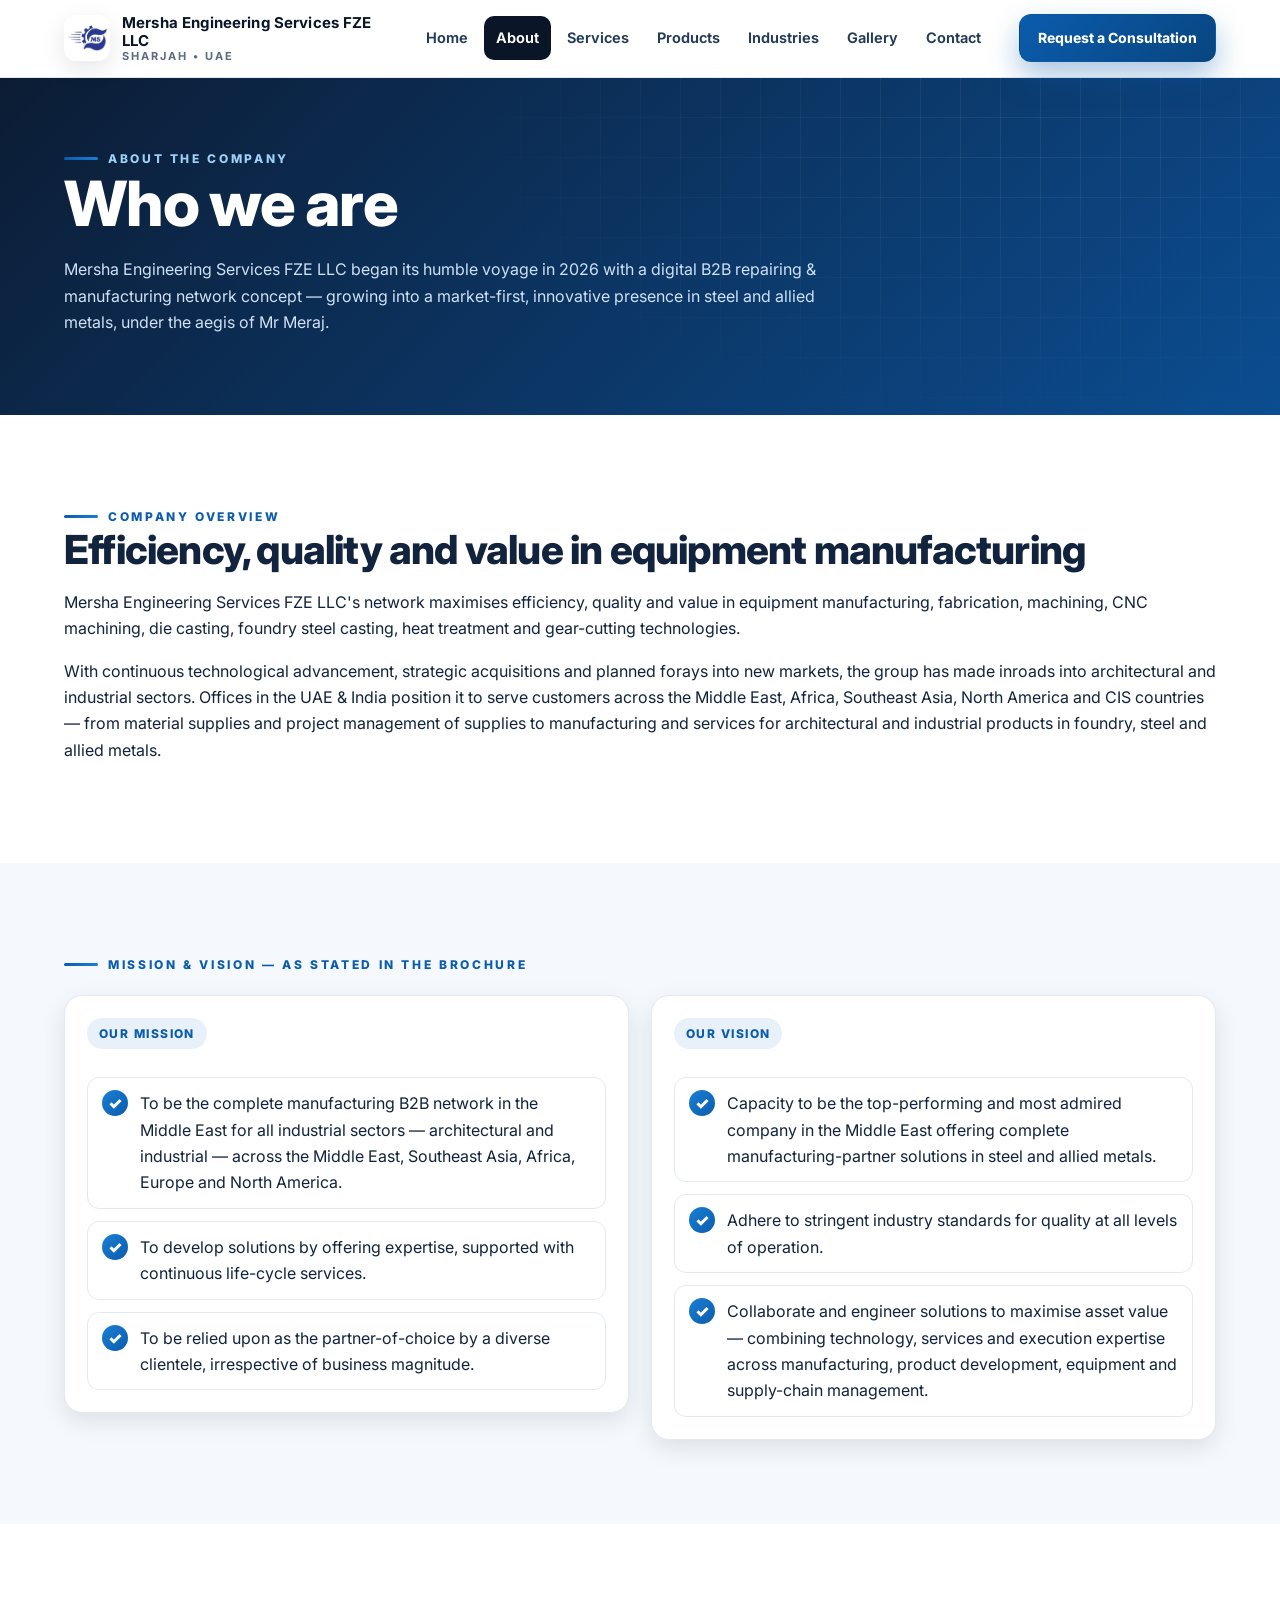
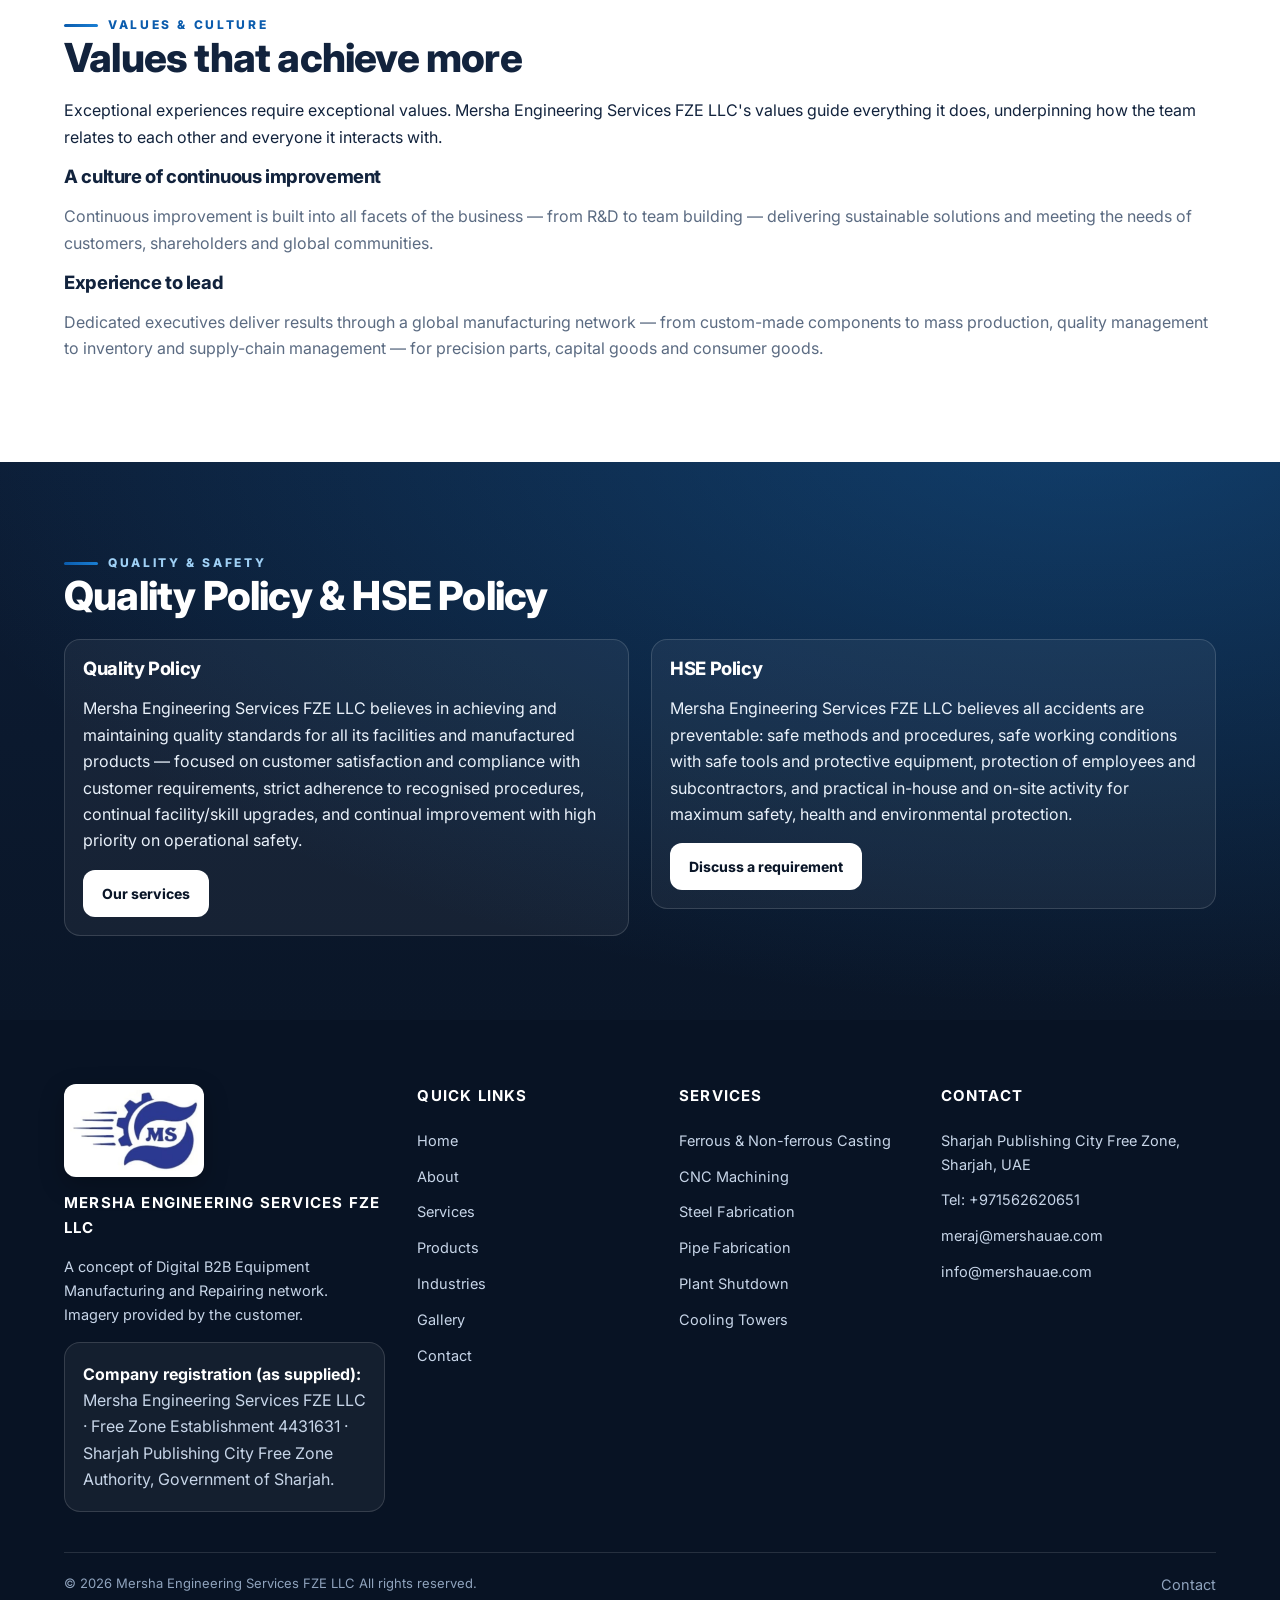
==== commit 3f7fc9bf: "Restore registration box without License No." ====
--- a/about.html
+++ b/about.html
@@ -47,7 +47,7 @@
 </div></div></section>
 
 <footer class="footer"><div class="wrap"><div class="footer-grid">
-<div class="footer-brand"><img src="assets/img/company-logo.jpeg" alt="Mersha Engineering Services FZE LLC logo" class="footer-logo"><h4>Mersha Engineering Services FZE LLC</h4><p>A concept of Digital B2B Equipment Manufacturing and Repairing network. Imagery provided by the customer.</p><div class="doc-card"><strong style="color:#fff">Company registration (as supplied):</strong><br>Mersha Engineering Services FZE LLC · License No. 4431631.01 · Free Zone Establishment 4431631 · Sharjah Publishing City Free Zone Authority, Government of Sharjah.</div></div>
+<div class="footer-brand"><img src="assets/img/company-logo.jpeg" alt="Mersha Engineering Services FZE LLC logo" class="footer-logo"><h4>Mersha Engineering Services FZE LLC</h4><p>A concept of Digital B2B Equipment Manufacturing and Repairing network. Imagery provided by the customer.</p><div class="doc-card"><strong style="color:#fff">Company registration (as supplied):</strong><br>Mersha Engineering Services FZE LLC · Free Zone Establishment 4431631 · Sharjah Publishing City Free Zone Authority, Government of Sharjah.</div></div>
 <div><h4>Quick Links</h4><a href="index.html">Home</a><a href="about.html">About</a><a href="services.html">Services</a><a href="products.html">Products</a><a href="industries.html">Industries</a><a href="gallery.html">Gallery</a><a href="contact.html">Contact</a></div>
 <div><h4>Services</h4><a href="services.html#casting">Ferrous &amp; Non-ferrous Casting</a><a href="services.html#cnc">CNC Machining</a><a href="services.html#steel">Steel Fabrication</a><a href="services.html#pipe">Pipe Fabrication</a><a href="services.html#shutdown">Plant Shutdown</a><a href="services.html#cooling">Cooling Towers</a></div>
 <div><h4>Contact</h4><a href="contact.html">Sharjah Publishing City Free Zone, Sharjah, UAE</a><a href="tel:+971562620651">Tel: +971562620651</a><a href="mailto:meraj@mershauae.com">meraj@mershauae.com</a><a href="mailto:info@mershauae.com">info@mershauae.com</a></div></div>
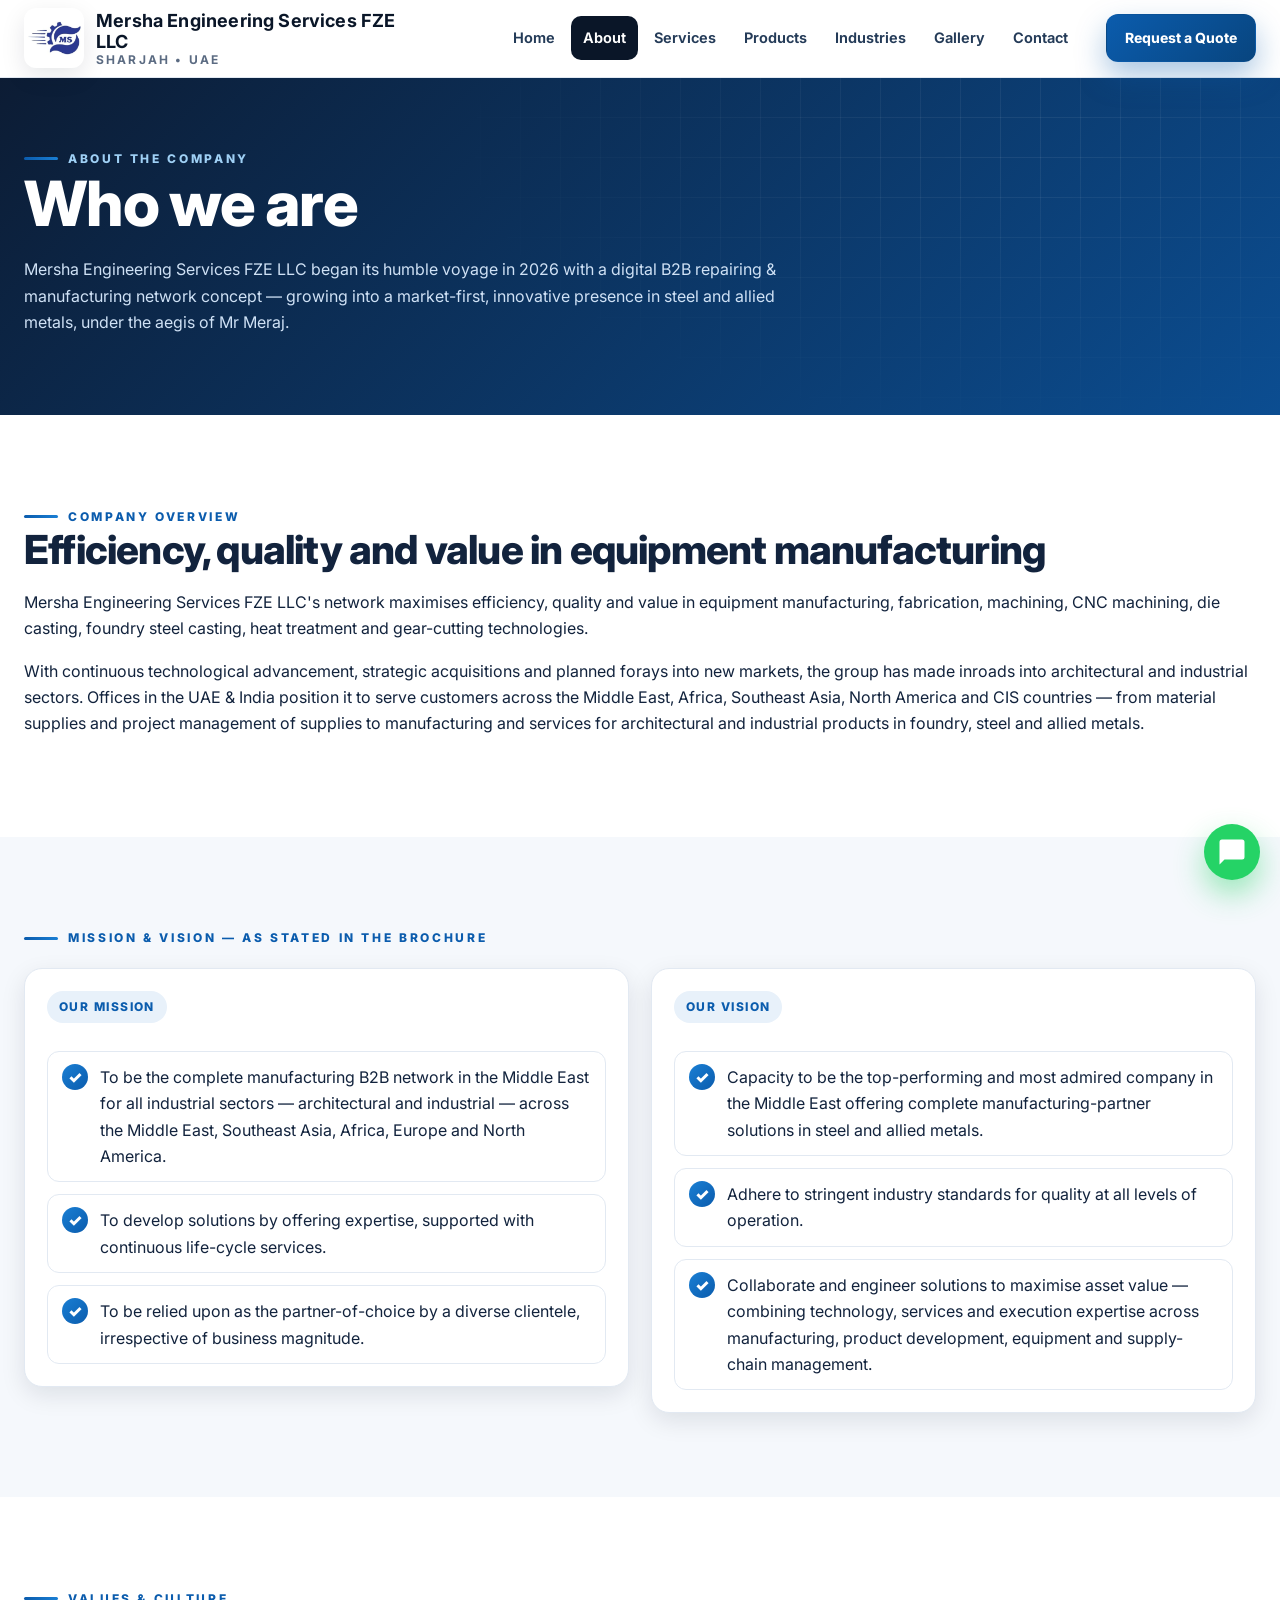
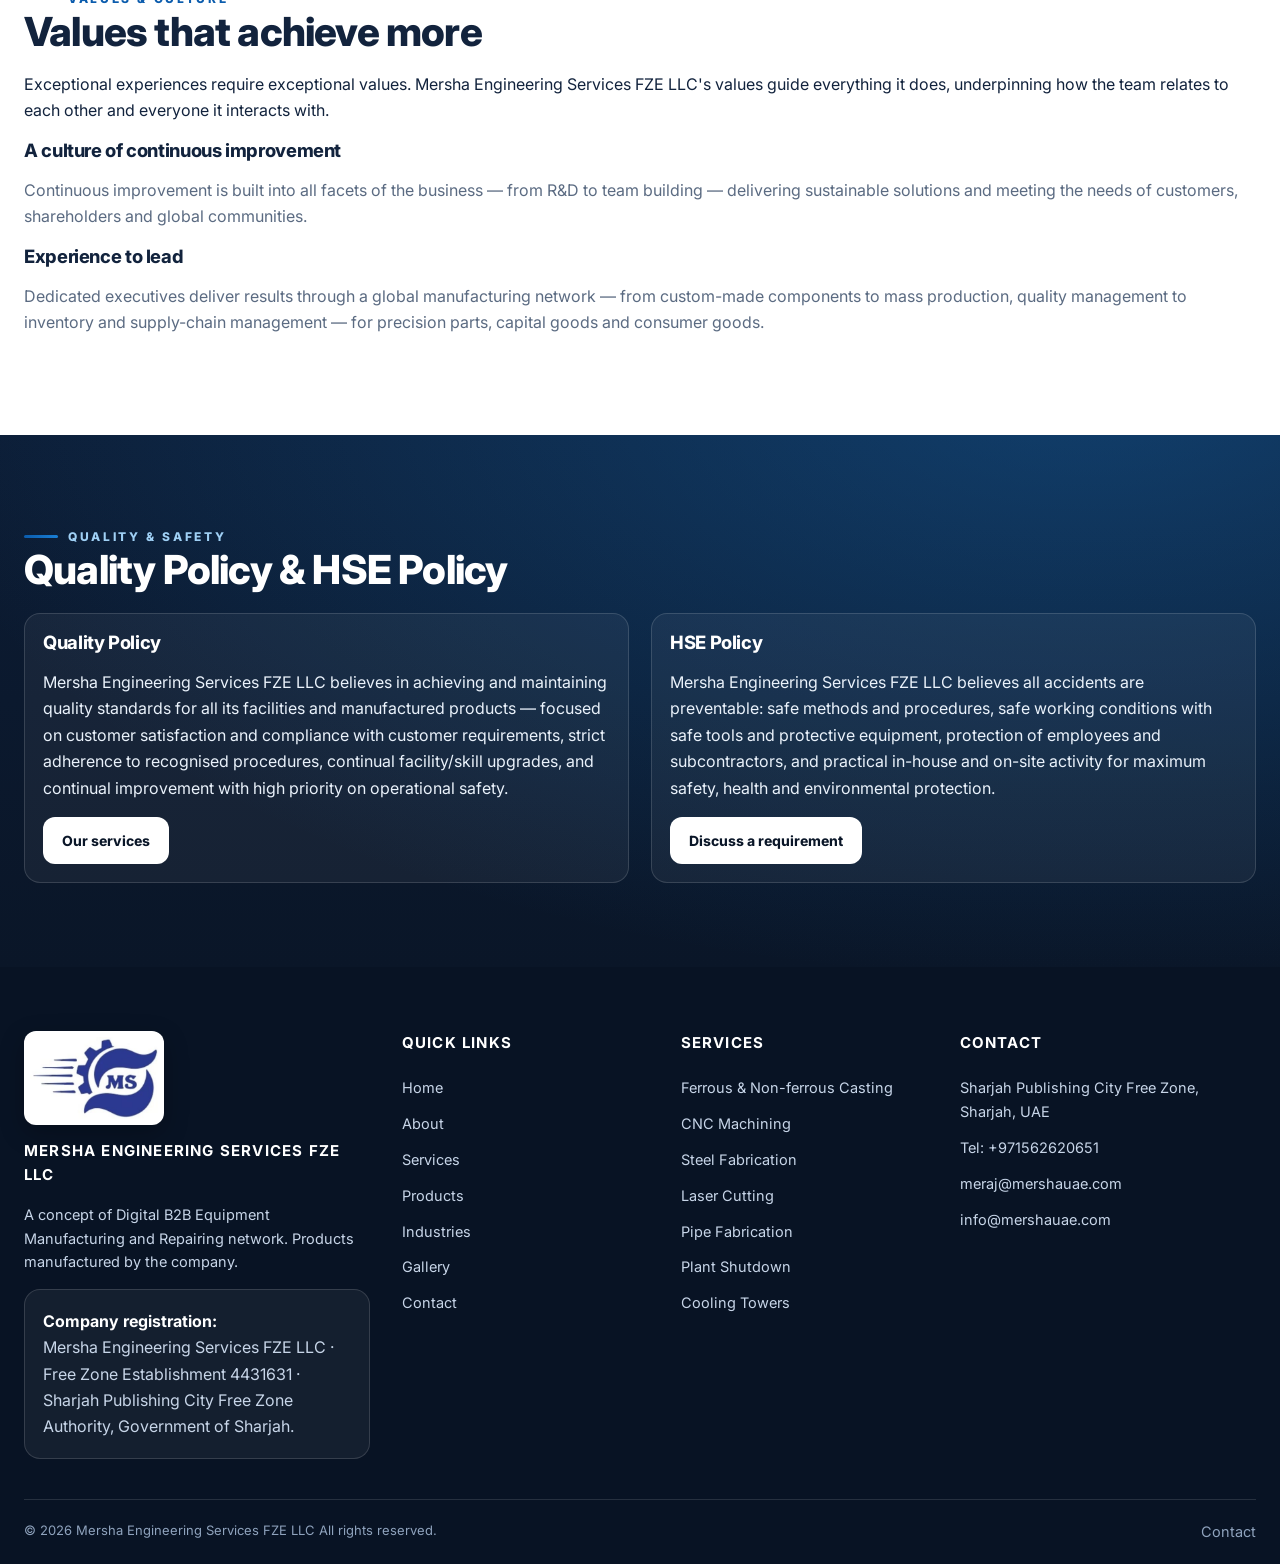
==== commit d824b0c4: "Quote RFQ flow: working mailto form, drawing fields, WhatsApp float, Laser separate, 8 workshop phot" ====
--- a/about.html
+++ b/about.html
@@ -12,9 +12,9 @@
 <header class="header"><div class="wrap header-inner">
 <a class="brand" href="index.html"><span class="brand-mark brand-logo"><img src="assets/img/company-logo.jpeg" alt="Mersha Engineering Services FZE LLC logo"></span><span class="brand-name"><strong>Mersha Engineering Services FZE LLC</strong><span>SHARJAH • UAE</span></span></a>
 <nav class="nav-desktop"><a href="index.html">Home</a><a href="about.html" class="active">About</a><a href="services.html">Services</a><a href="products.html">Products</a><a href="industries.html">Industries</a><a href="gallery.html">Gallery</a><a href="contact.html">Contact</a></nav>
-<a class="btn btn-primary btn-sm header-cta" href="contact.html">Request a Consultation</a>
+<a class="btn btn-primary btn-sm header-cta" href="contact.html">Request a Quote</a>
 <button class="menu-toggle" aria-expanded="false" aria-label="Open menu">☰</button></div>
-<div class="mobile-panel"><nav><a class="mlink" href="index.html">Home</a><a class="mlink active" href="about.html">About</a><a class="mlink" href="services.html">Services</a><a class="mlink" href="products.html">Products</a><a class="mlink" href="industries.html">Industries</a><a class="mlink" href="gallery.html">Gallery</a><a class="mlink" href="contact.html">Contact</a><a class="btn btn-primary" href="contact.html">Request a Consultation</a></nav></div></header>
+<div class="mobile-panel"><nav><a class="mlink" href="index.html">Home</a><a class="mlink active" href="about.html">About</a><a class="mlink" href="services.html">Services</a><a class="mlink" href="products.html">Products</a><a class="mlink" href="industries.html">Industries</a><a class="mlink" href="gallery.html">Gallery</a><a class="mlink" href="contact.html">Contact</a><a class="btn btn-primary" href="contact.html">Request a Quote</a></nav></div></header>
 
 <div class="page-hero"><div class="wrap"><span class="eyebrow" style="color:#9fd0f5">About the company</span><h1>Who we are</h1><p>Mersha Engineering Services FZE LLC began its humble voyage in 2026 with a digital B2B repairing &amp; manufacturing network concept — growing into a market-first, innovative presence in steel and allied metals, under the aegis of Mr Meraj.</p></div></div>
 
@@ -47,11 +47,12 @@
 </div></div></section>
 
 <footer class="footer"><div class="wrap"><div class="footer-grid">
-<div class="footer-brand"><img src="assets/img/company-logo.jpeg" alt="Mersha Engineering Services FZE LLC logo" class="footer-logo"><h4>Mersha Engineering Services FZE LLC</h4><p>A concept of Digital B2B Equipment Manufacturing and Repairing network. Imagery provided by the customer.</p><div class="doc-card"><strong style="color:#fff">Company registration (as supplied):</strong><br>Mersha Engineering Services FZE LLC · Free Zone Establishment 4431631 · Sharjah Publishing City Free Zone Authority, Government of Sharjah.</div></div>
+<div class="footer-brand"><img src="assets/img/company-logo.jpeg" alt="Mersha Engineering Services FZE LLC logo" class="footer-logo"><h4>Mersha Engineering Services FZE LLC</h4><p>A concept of Digital B2B Equipment Manufacturing and Repairing network. Products manufactured by the company.</p><div class="doc-card"><strong style="color:#fff">Company registration:</strong><br>Mersha Engineering Services FZE LLC · Free Zone Establishment 4431631 · Sharjah Publishing City Free Zone Authority, Government of Sharjah.</div></div>
 <div><h4>Quick Links</h4><a href="index.html">Home</a><a href="about.html">About</a><a href="services.html">Services</a><a href="products.html">Products</a><a href="industries.html">Industries</a><a href="gallery.html">Gallery</a><a href="contact.html">Contact</a></div>
-<div><h4>Services</h4><a href="services.html#casting">Ferrous &amp; Non-ferrous Casting</a><a href="services.html#cnc">CNC Machining</a><a href="services.html#steel">Steel Fabrication</a><a href="services.html#pipe">Pipe Fabrication</a><a href="services.html#shutdown">Plant Shutdown</a><a href="services.html#cooling">Cooling Towers</a></div>
+<div><h4>Services</h4><a href="services.html#casting">Ferrous &amp; Non-ferrous Casting</a><a href="services.html#cnc">CNC Machining</a><a href="services.html#steel">Steel Fabrication</a><a href="services.html#laser">Laser Cutting</a><a href="services.html#pipe">Pipe Fabrication</a><a href="services.html#shutdown">Plant Shutdown</a><a href="services.html#cooling">Cooling Towers</a></div>
 <div><h4>Contact</h4><a href="contact.html">Sharjah Publishing City Free Zone, Sharjah, UAE</a><a href="tel:+971562620651">Tel: +971562620651</a><a href="mailto:meraj@mershauae.com">meraj@mershauae.com</a><a href="mailto:info@mershauae.com">info@mershauae.com</a></div></div>
 <div class="footer-bottom"><span>© <span id="year">2026</span> Mersha Engineering Services FZE LLC All rights reserved.</span><span><a href="contact.html" style="display:inline;color:#8fa3bd">Contact</a></span></div></div></footer>
+<a class="wa-float" href="https://wa.me/971562620651?text=Hi%20Mersha%20Engineering%2C%20I%20want%20a%20quotation." target="_blank" rel="noopener" aria-label="Chat on WhatsApp"><svg viewBox="0 0 24 24" fill="currentColor"><path d="M20 2H4a2 2 0 0 0-2 2v18l4-4h14a2 2 0 0 0 2-2V4a2 2 0 0 0-2-2z"/></svg></a>
 <script src="assets/site.js"></script>
 </body>
 </html>
--- a/assets/styles.css
+++ b/assets/styles.css
@@ -232,3 +232,40 @@
 .grid-3.grid-masonry>.card{break-inside:avoid;margin:0 0 22px}
 @media(max-width:1020px){.grid-3.grid-masonry{columns:2}}
 @media(max-width:640px){.grid-3.grid-masonry{columns:1}}
+
+/* Hero popup to top side of image, not middle */
+.hero-card{top:26px;bottom:auto}
+@media(max-width:640px){.hero-card{top:12px;bottom:auto}}
+
+/* Hero popup below image — full image visible, no overlay */
+.hero-card{position:static;max-width:none;margin:14px 0 0}
+
+/* Bigger header brand (logo + name) */
+.brand-mark{width:60px;height:60px;flex:0 0 60px}
+.brand-name strong{font-size:18px;max-width:300px}
+.brand-name span{font-size:12px}
+@media(max-width:640px){
+  .brand-mark{width:50px;height:50px;flex-basis:50px}
+  .brand-name strong{font-size:14px;max-width:220px}
+  .brand-name span{font-size:10.5px}
+}
+
+/* Laptop header: fit bigger brand + nav + CTA in one line */
+.header-cta{white-space:nowrap}
+@media(max-width:1240px){
+  .header-inner{gap:10px}
+  .nav-desktop a{padding:10px 8px;font-size:13.5px}
+  .header-cta{padding:10px 14px;font-size:13px}
+  .brand-name strong{font-size:16px;max-width:260px}
+}
+
+/* Desktop friendly: wider layout + hero image natural height (no dark bands) */
+@media(min-width:1021px){
+  .wrap{max-width:1360px}
+  .hero-frame img{height:auto;max-height:460px}
+}
+
+/* Floating WhatsApp quote button */
+.wa-float{position:fixed;right:20px;bottom:20px;z-index:70;width:56px;height:56px;border-radius:50%;background:#25d366;color:#fff;display:grid;place-items:center;box-shadow:0 14px 30px rgba(37,211,102,.45)}
+.wa-float:hover{color:#fff}
+.wa-float svg{width:30px;height:30px}
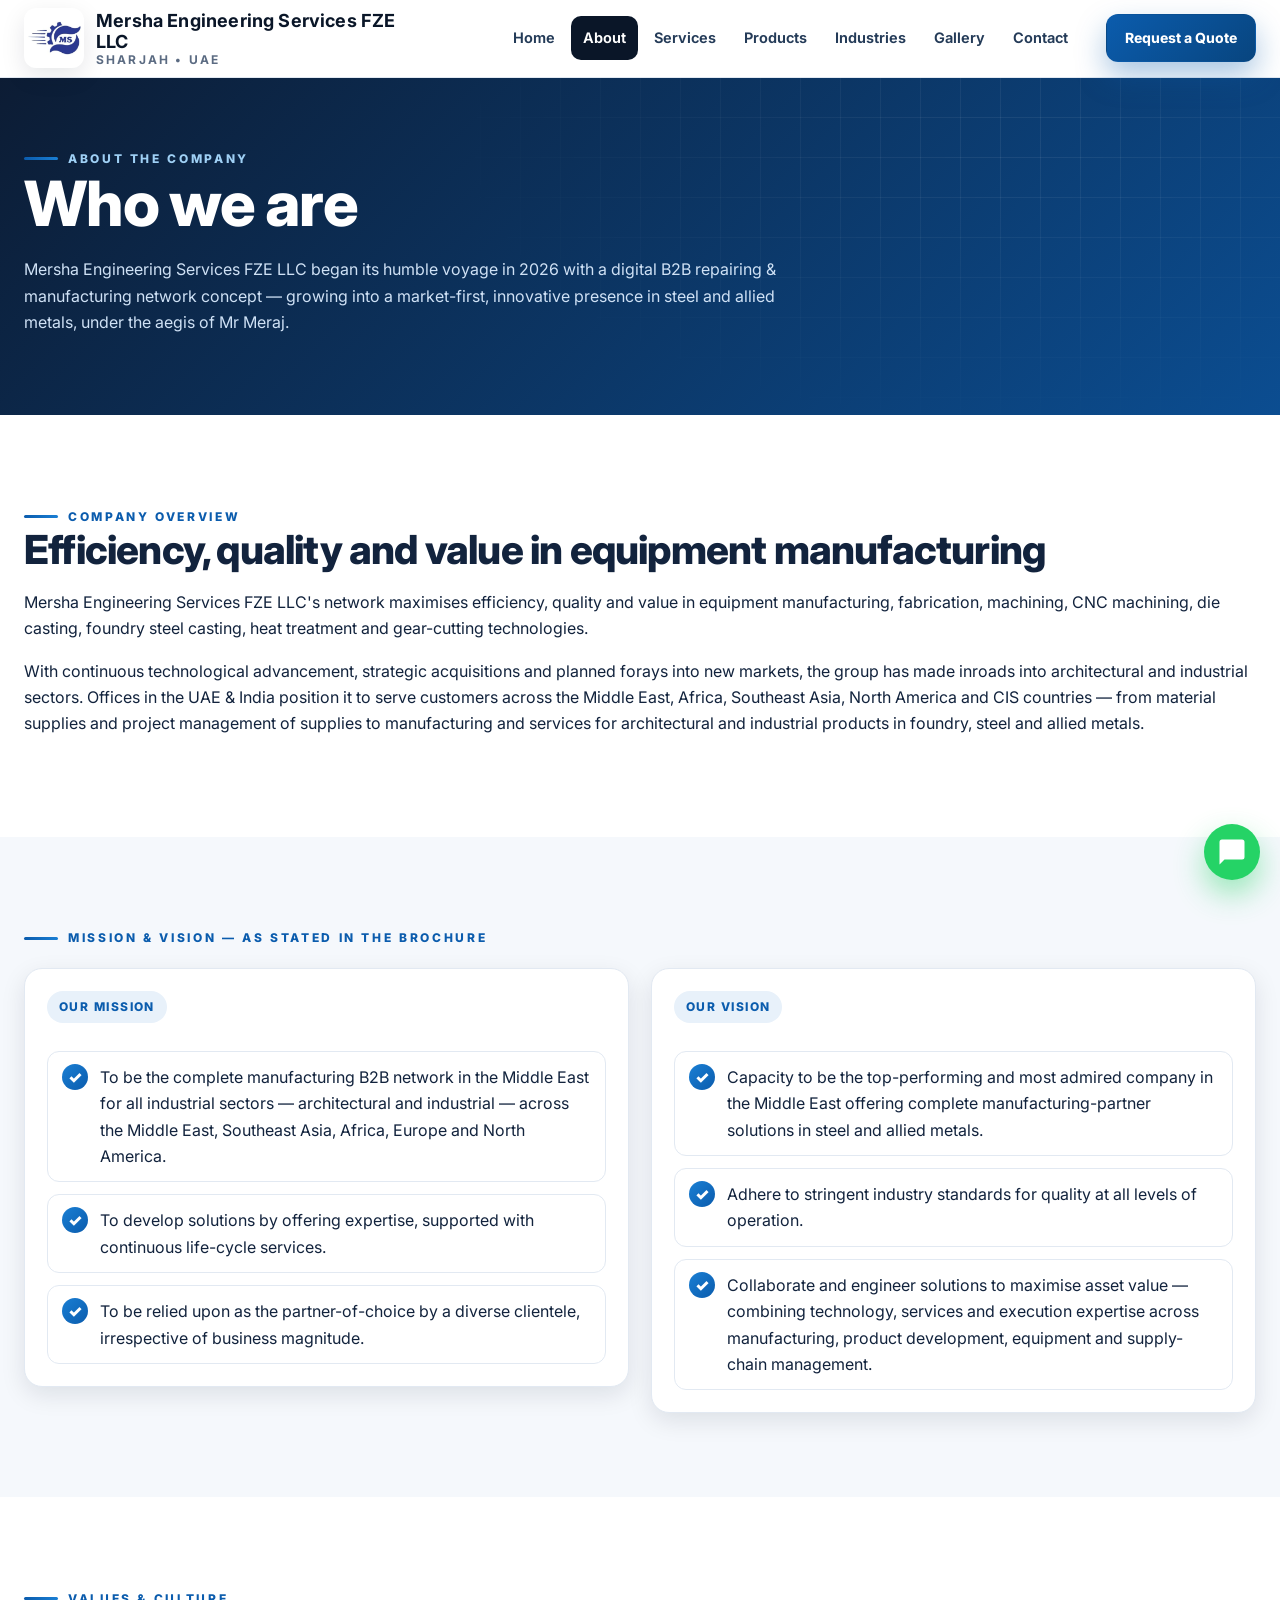
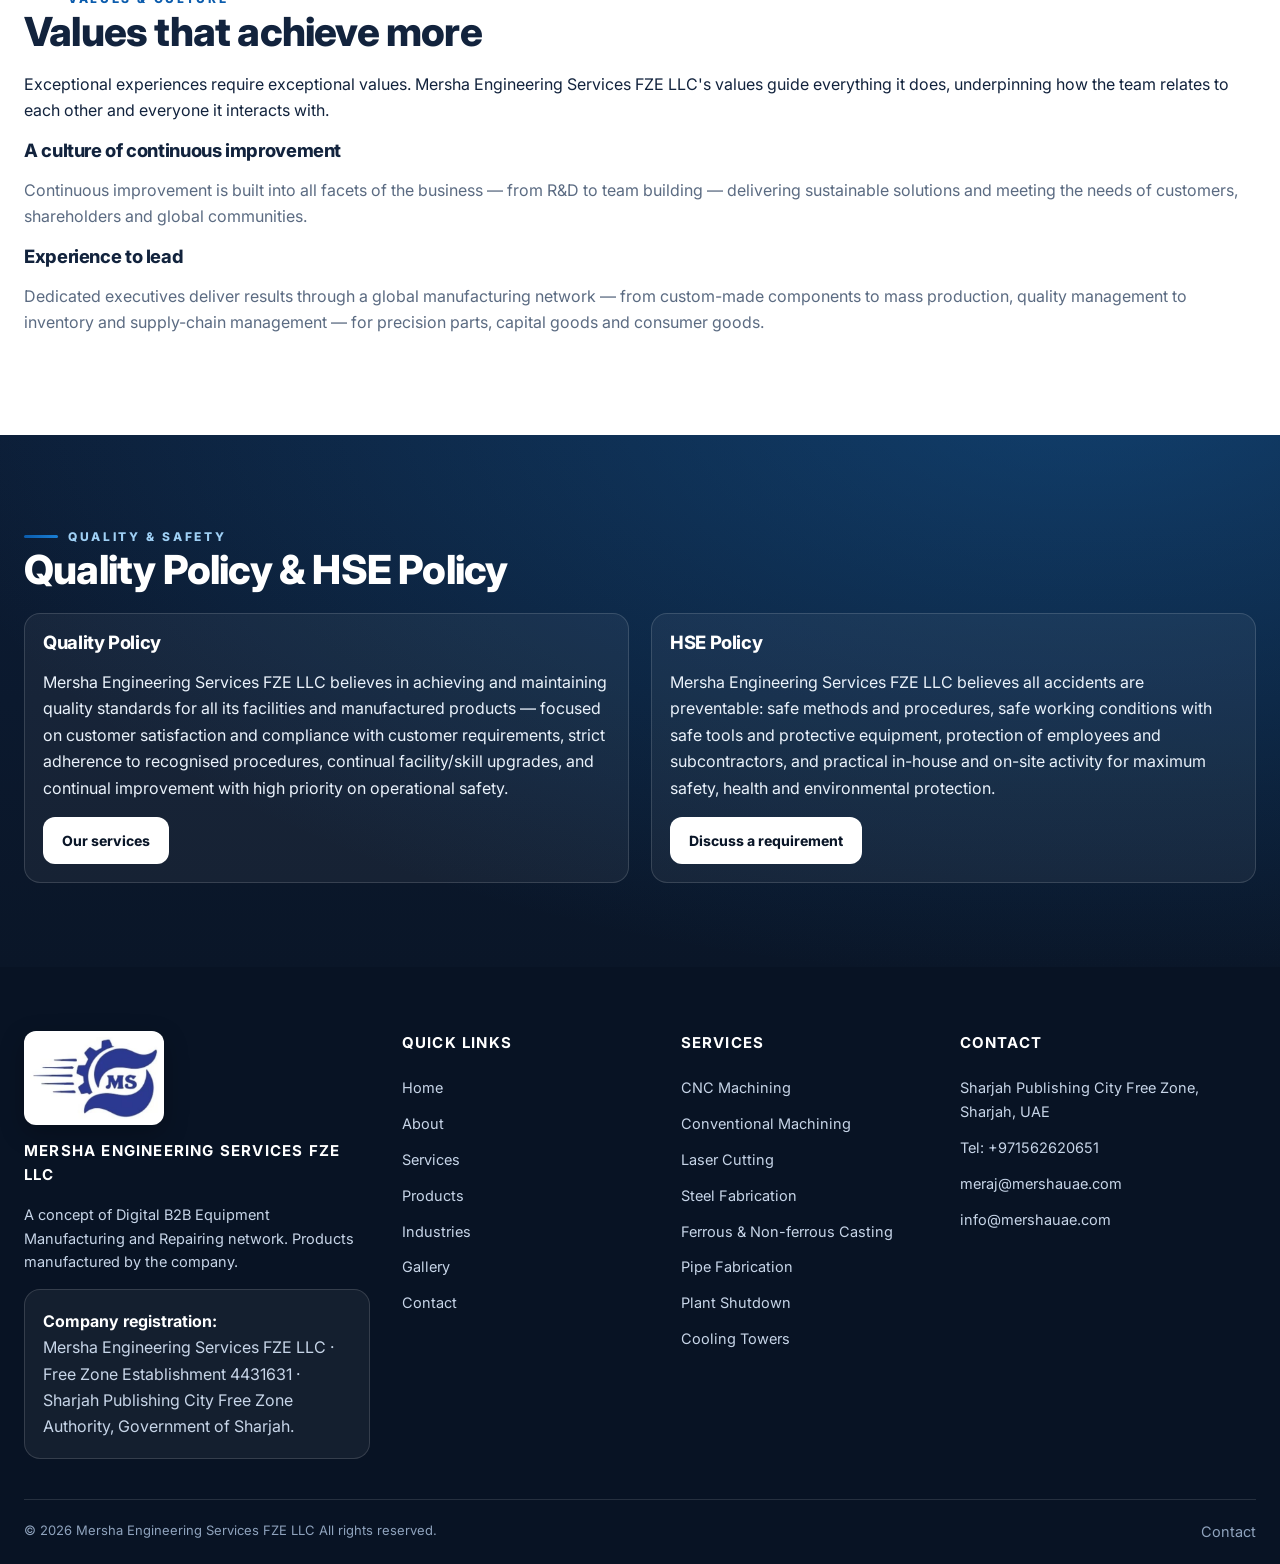
==== commit 7d5087f3: "Reorder services and product images line-wise: CNC, Conventional, Laser, Steel, Casting, Maintenance" ====
--- a/about.html
+++ b/about.html
@@ -49,7 +49,7 @@
 <footer class="footer"><div class="wrap"><div class="footer-grid">
 <div class="footer-brand"><img src="assets/img/company-logo.jpeg" alt="Mersha Engineering Services FZE LLC logo" class="footer-logo"><h4>Mersha Engineering Services FZE LLC</h4><p>A concept of Digital B2B Equipment Manufacturing and Repairing network. Products manufactured by the company.</p><div class="doc-card"><strong style="color:#fff">Company registration:</strong><br>Mersha Engineering Services FZE LLC · Free Zone Establishment 4431631 · Sharjah Publishing City Free Zone Authority, Government of Sharjah.</div></div>
 <div><h4>Quick Links</h4><a href="index.html">Home</a><a href="about.html">About</a><a href="services.html">Services</a><a href="products.html">Products</a><a href="industries.html">Industries</a><a href="gallery.html">Gallery</a><a href="contact.html">Contact</a></div>
-<div><h4>Services</h4><a href="services.html#casting">Ferrous &amp; Non-ferrous Casting</a><a href="services.html#cnc">CNC Machining</a><a href="services.html#steel">Steel Fabrication</a><a href="services.html#laser">Laser Cutting</a><a href="services.html#pipe">Pipe Fabrication</a><a href="services.html#shutdown">Plant Shutdown</a><a href="services.html#cooling">Cooling Towers</a></div>
+<div><h4>Services</h4><a href="services.html#cnc">CNC Machining</a><a href="services.html#conventional">Conventional Machining</a><a href="services.html#laser">Laser Cutting</a><a href="services.html#steel">Steel Fabrication</a><a href="services.html#casting">Ferrous &amp; Non-ferrous Casting</a><a href="services.html#pipe">Pipe Fabrication</a><a href="services.html#shutdown">Plant Shutdown</a><a href="services.html#cooling">Cooling Towers</a></div>
 <div><h4>Contact</h4><a href="contact.html">Sharjah Publishing City Free Zone, Sharjah, UAE</a><a href="tel:+971562620651">Tel: +971562620651</a><a href="mailto:meraj@mershauae.com">meraj@mershauae.com</a><a href="mailto:info@mershauae.com">info@mershauae.com</a></div></div>
 <div class="footer-bottom"><span>© <span id="year">2026</span> Mersha Engineering Services FZE LLC All rights reserved.</span><span><a href="contact.html" style="display:inline;color:#8fa3bd">Contact</a></span></div></div></footer>
 <a class="wa-float" href="https://wa.me/971562620651?text=Hi%20Mersha%20Engineering%2C%20I%20want%20a%20quotation." target="_blank" rel="noopener" aria-label="Chat on WhatsApp"><svg viewBox="0 0 24 24" fill="currentColor"><path d="M20 2H4a2 2 0 0 0-2 2v18l4-4h14a2 2 0 0 0 2-2V4a2 2 0 0 0-2-2z"/></svg></a>
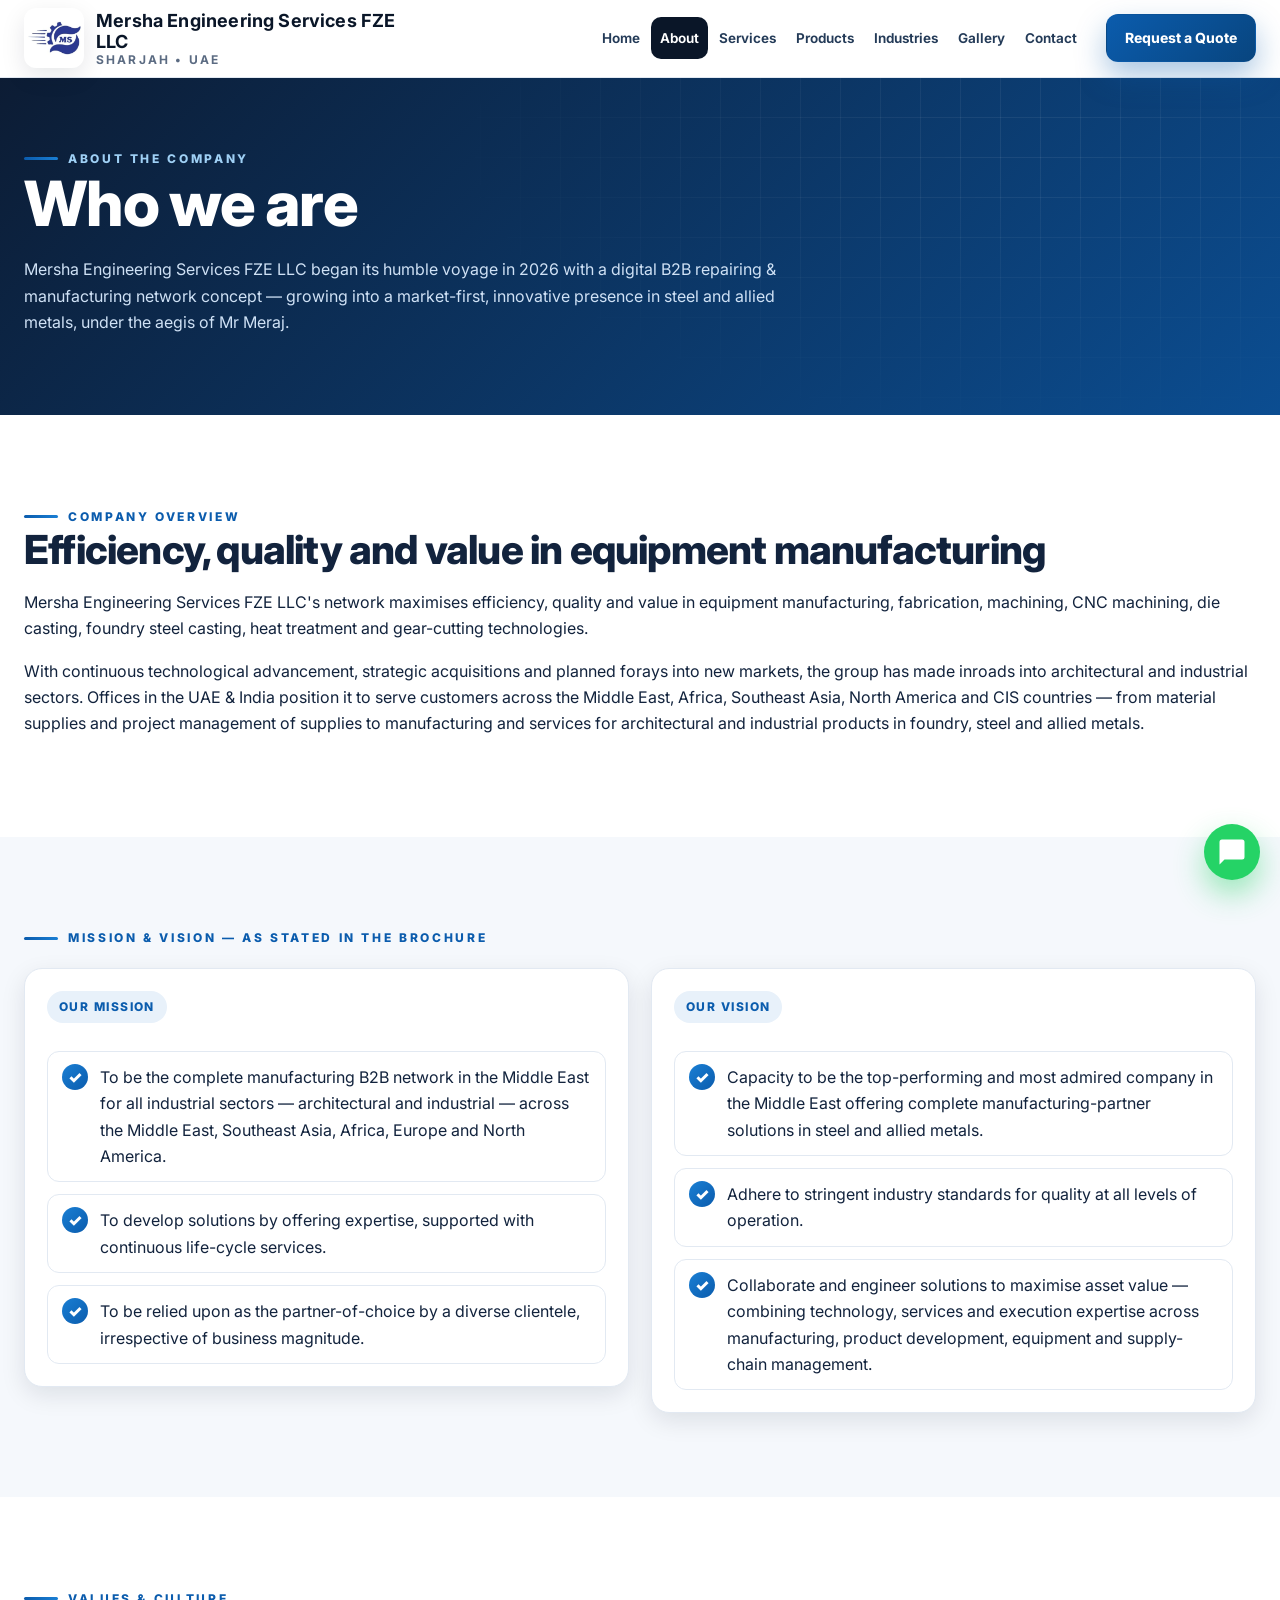
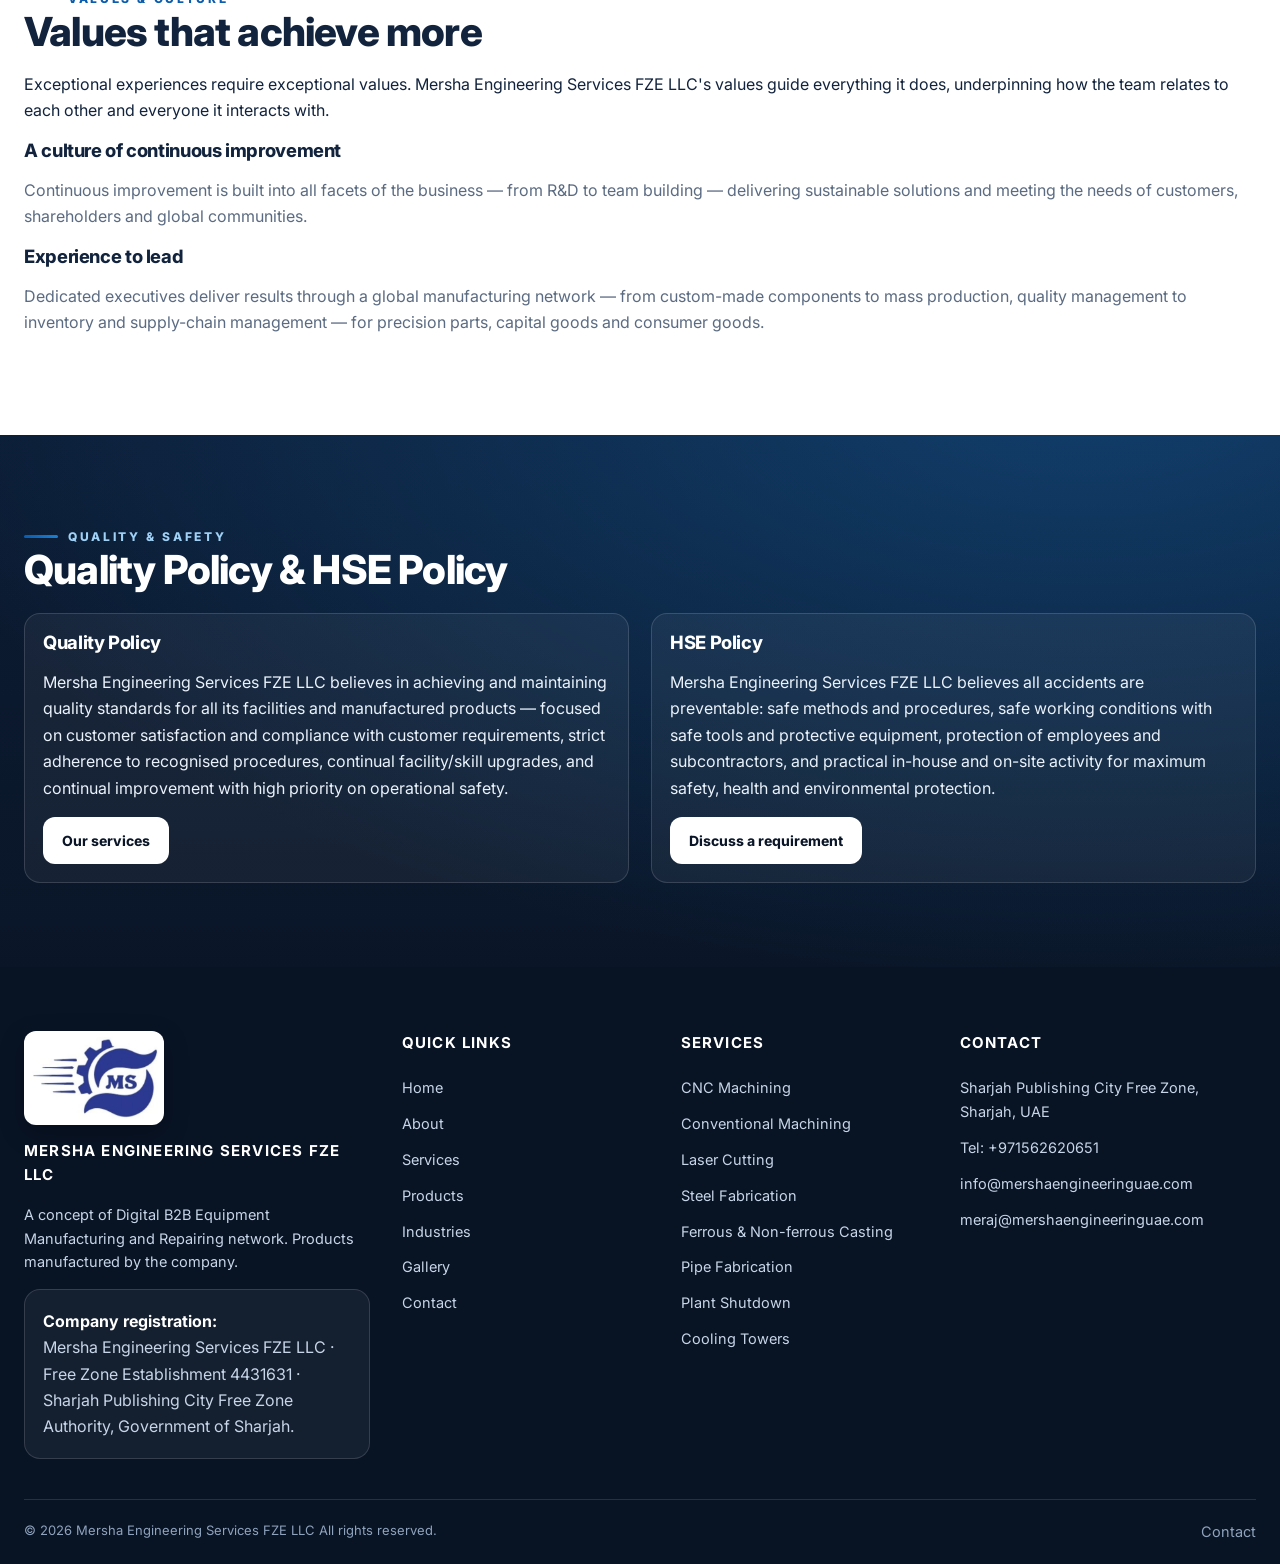
==== commit 19c1ba43: "Update official company emails to info@mershaengineeringuae.com and meraj@mershaengineeringuae.com, " ====
--- a/about.html
+++ b/about.html
@@ -50,9 +50,9 @@
 <div class="footer-brand"><img src="assets/img/company-logo.jpeg" alt="Mersha Engineering Services FZE LLC logo" class="footer-logo"><h4>Mersha Engineering Services FZE LLC</h4><p>A concept of Digital B2B Equipment Manufacturing and Repairing network. Products manufactured by the company.</p><div class="doc-card"><strong style="color:#fff">Company registration:</strong><br>Mersha Engineering Services FZE LLC · Free Zone Establishment 4431631 · Sharjah Publishing City Free Zone Authority, Government of Sharjah.</div></div>
 <div><h4>Quick Links</h4><a href="index.html">Home</a><a href="about.html">About</a><a href="services.html">Services</a><a href="products.html">Products</a><a href="industries.html">Industries</a><a href="gallery.html">Gallery</a><a href="contact.html">Contact</a></div>
 <div><h4>Services</h4><a href="services.html#cnc">CNC Machining</a><a href="services.html#conventional">Conventional Machining</a><a href="services.html#laser">Laser Cutting</a><a href="services.html#steel">Steel Fabrication</a><a href="services.html#casting">Ferrous &amp; Non-ferrous Casting</a><a href="services.html#pipe">Pipe Fabrication</a><a href="services.html#shutdown">Plant Shutdown</a><a href="services.html#cooling">Cooling Towers</a></div>
-<div><h4>Contact</h4><a href="contact.html">Sharjah Publishing City Free Zone, Sharjah, UAE</a><a href="tel:+971562620651">Tel: +971562620651</a><a href="mailto:meraj@mershauae.com">meraj@mershauae.com</a><a href="mailto:info@mershauae.com">info@mershauae.com</a></div></div>
+<div><h4>Contact</h4><a href="contact.html">Sharjah Publishing City Free Zone, Sharjah, UAE</a><a href="tel:+971562620651">Tel: +971562620651</a><a href="mailto:info@mershaengineeringuae.com">info@mershaengineeringuae.com</a><a href="mailto:meraj@mershaengineeringuae.com">meraj@mershaengineeringuae.com</a></div></div>
 <div class="footer-bottom"><span>© <span id="year">2026</span> Mersha Engineering Services FZE LLC All rights reserved.</span><span><a href="contact.html" style="display:inline;color:#8fa3bd">Contact</a></span></div></div></footer>
 <a class="wa-float" href="https://wa.me/971562620651?text=Hi%20Mersha%20Engineering%2C%20I%20want%20a%20quotation." target="_blank" rel="noopener" aria-label="Chat on WhatsApp"><svg viewBox="0 0 24 24" fill="currentColor"><path d="M20 2H4a2 2 0 0 0-2 2v18l4-4h14a2 2 0 0 0 2-2V4a2 2 0 0 0-2-2z"/></svg></a>
-<script src="assets/site.js"></script>
+<script src="assets/site.js?v=20261024"></script>
 </body>
 </html>
--- a/assets/styles.css
+++ b/assets/styles.css
@@ -34,15 +34,15 @@
 /* ---------- Header (FIXED: stays visible on scroll) ---------- */
 .header{position:fixed;top:0;left:0;right:0;z-index:60;background:rgba(255,255,255,.92);backdrop-filter:blur(14px);-webkit-backdrop-filter:blur(14px);border-bottom:1px solid var(--line);transition:box-shadow .3s,background .3s}
 .header.scrolled{box-shadow:0 10px 30px rgba(10,22,40,.12);background:rgba(255,255,255,.97)}
-.header-inner{display:flex;align-items:center;gap:18px;height:76px}
+.header-inner{display:flex;align-items:center;gap:12px;height:76px}
 .brand{display:flex;align-items:center;gap:12px;margin-right:auto;min-width:0}
 .brand-mark{width:46px;height:46px;flex:0 0 46px;border-radius:12px;background:linear-gradient(135deg,var(--blue),#083f77);display:grid;place-items:center;color:#fff;box-shadow:var(--shadow-s)}
 .brand-mark svg{width:30px;height:30px}
 .brand-name{line-height:1.1}
 .brand-name strong{display:block;font-size:15px;letter-spacing:.01em;color:var(--navy);line-height:1.2;max-width:250px}
 .brand-name span{display:block;font-size:11px;letter-spacing:.18em;color:var(--muted);font-weight:700}
-.nav-desktop{display:flex;align-items:center;gap:4px}
-.nav-desktop a{padding:10px 12px;border-radius:10px;color:#243b58;font-weight:650;font-size:14.5px;white-space:nowrap}
+.nav-desktop{display:flex;align-items:center;gap:2px}
+.nav-desktop a{padding:10px 9px;border-radius:10px;color:#243b58;font-weight:650;font-size:13.5px;white-space:nowrap}
 .nav-desktop a:hover{background:var(--sky);color:var(--navy)}
 .nav-desktop a.active{background:var(--navy);color:#fff}
 .btn{display:inline-flex;align-items:center;justify-content:center;gap:10px;padding:14px 24px;border-radius:14px;font-weight:750;font-size:15px;border:1px solid transparent;cursor:pointer;transition:transform .18s,box-shadow .18s,background .18s}
